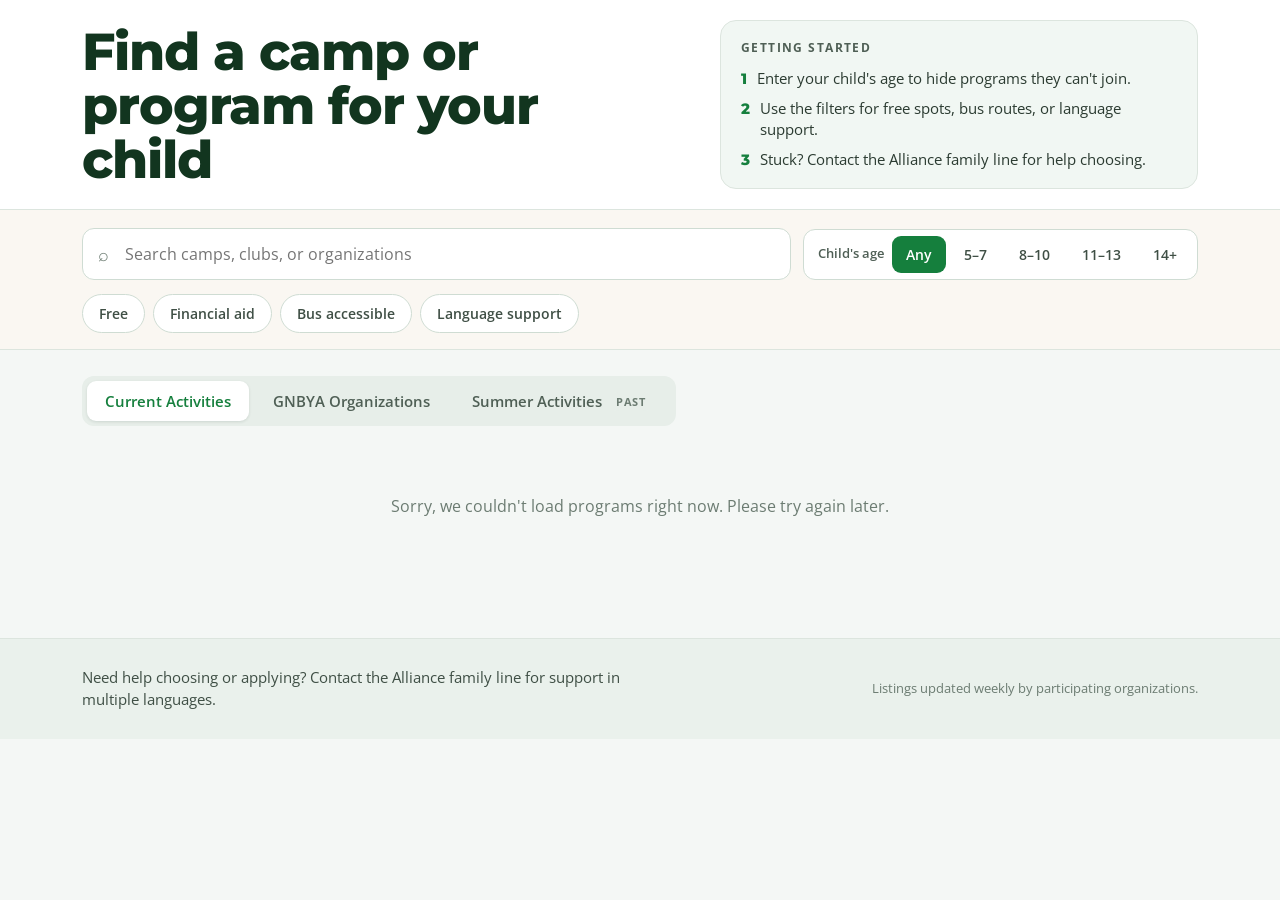
==== index.html @ f785e0c4 "Free the top of the screen: no logo, tighter heading, filters in a sheet Three changes to the part o" ====
<!DOCTYPE html>
<html lang="en">
<head>
  <meta charset="UTF-8">
  <meta name="viewport" content="width=device-width, initial-scale=1.0">
  <title>GNBYA Activities Guide</title>
  <link rel="preconnect" href="https://fonts.googleapis.com">
  <link rel="preconnect" href="https://fonts.gstatic.com" crossorigin>
  <link href="https://fonts.googleapis.com/css2?family=Montserrat:wght@600;700;800&family=Open+Sans:wght@400;500;600;700&display=swap" rel="stylesheet">
  <link rel="stylesheet" href="css/style.css">
</head>
<body>

  <!-- ============ Header ============ -->
  <header class="site-header">
    <div class="container header-grid">
      <div class="header-left">
        <h1 class="page-title">Find a camp or program for your child</h1>
      </div>

      <aside class="getting-started">
        <p class="gs-label">Getting started</p>
        <ol class="gs-list">
          <li><span class="gs-num">1</span><span>Enter your child's age to hide programs they can't join.</span></li>
          <li><span class="gs-num">2</span><span>Use the filters for free spots, bus routes, or language support.</span></li>
          <li><span class="gs-num">3</span><span>Stuck? Contact the Alliance family line for help choosing.</span></li>
        </ol>
      </aside>
    </div>
  </header>

  <!-- ============ Sticky filter bar ============ -->
  <div class="filter-bar">
    <!-- Dimmer for the mobile filter sheet. It has to live inside .filter-bar:
         the bar carries z-index:20, which makes it a stacking context, so a
         backdrop outside it paints over the sheet no matter how high the
         sheet's own z-index goes. In here the two stack against each other. -->
    <div class="sheet-backdrop" id="sheet-backdrop"></div>

    <div class="container filter-inner">
      <div class="filter-row">
        <div class="search-wrap">
          <span class="search-icon" aria-hidden="true">⌕</span>
          <input type="search" id="search-input" class="search-input"
                 placeholder="Search camps, clubs, or organizations" aria-label="Search">
        </div>
        <button type="button" id="filters-toggle" class="filters-toggle" aria-expanded="false" aria-controls="filter-sheet">
          Filters<span class="filters-count" id="filters-count"></span><span class="facet-caret" aria-hidden="true">▾</span>
        </button>
        <div class="age-group">
          <span class="age-label">Child's age</span>
          <div class="age-chips" id="age-chips" role="group" aria-label="Filter by age"></div>
        </div>
      </div>

      <!-- Below 760px this becomes a bottom sheet over the results; above it,
           display:contents dissolves the wrapper and these rows sit in the bar
           exactly as they always have. Same elements either way, so nothing
           is duplicated and every listener stays wired. -->
      <div class="filter-sheet" id="filter-sheet">
        <div class="sheet-head">
          <span class="sheet-grab" aria-hidden="true"></span>
          <p class="sheet-title">Filters</p>
          <button type="button" class="sheet-close" id="sheet-close" aria-label="Close filters">&times;</button>
        </div>

        <div class="sheet-body">
          <!-- Type of activity comes before the refinements: a parent picks what
               they're looking for, then narrows it. -->
          <div class="filter-row chip-row" id="category-chips" aria-label="Filter by type of activity" hidden></div>

          <div class="filter-row filter-row-toggles">
            <div class="toggle-row" id="toggle-row" role="group" aria-label="Quick filters"></div>
            <!-- Calendar picker; hidden on tabs whose listings have no dates. -->
            <div class="facet-row date-filter" id="date-filter" role="group" aria-label="Filter by date" hidden></div>
            <div class="facet-row" id="facet-menus" role="group" aria-label="More filters" hidden></div>
            <button type="button" id="clear-all" class="clear-all" hidden>Clear all</button>
          </div>
        </div>

        <div class="sheet-foot">
          <button type="button" class="sheet-clear" id="sheet-clear">Clear all</button>
          <button type="button" class="sheet-apply" id="sheet-apply">Show <span id="sheet-count">results</span></button>
        </div>
      </div>
    </div>
  </div>

  <!-- ============ Results ============ -->
  <main class="container results">
    <div class="results-toolbar">
      <div class="segmented" id="tabs" role="tablist" aria-label="Directory sections"></div>
      <div class="result-count" id="result-count" aria-live="polite"></div>
    </div>

    <!-- Shown only on the Summer tab out of season. Summer listings stay
         published year-round so families can see what a summer normally
         offers, so the tab says plainly that these have already run. -->
    <div class="archive-note" id="archive-note" hidden>
      <div class="archive-note-body">
        <p class="archive-note-label"><span id="archive-season">Summer</span> · finished</p>
        <p class="archive-note-text">These programs have already run. They stay here so you can see what each organization usually offers and ask about next summer — most open registration in the spring.</p>
      </div>
      <button type="button" class="archive-note-link" id="archive-note-link">See what&rsquo;s running now &rarr;</button>
    </div>

    <div class="card-grid" id="card-grid">
      <p class="loading">Loading…</p>
    </div>

    <div class="empty-state" id="empty-state" hidden>
      <p class="empty-title">No matches for those filters</p>
      <p class="empty-help">Try widening the age range or clearing a filter.</p>
      <button type="button" id="empty-clear" class="clear-all-btn">Clear all filters</button>
    </div>
  </main>

  <!-- ============ Footer ============ -->
  <footer class="site-footer">
    <div class="container footer-inner">
      <div class="footer-help">Need help choosing or applying? Contact the Alliance family line for support in multiple languages.</div>
      <div class="footer-actions">
        <!-- Shown only once SUGGEST_FORM_URL is set in js/data.js. -->
        <a class="suggest-link" id="suggest-link" target="_blank" rel="noopener" hidden>Know a program we're missing? Tell us →</a>
        <div class="footer-meta">Listings updated weekly by participating organizations.</div>
      </div>
    </div>
  </footer>

  <script src="js/csv.js" defer></script>
  <script src="js/data.js" defer></script>
  <script src="js/app.js" defer></script>
</body>
</html>
---- css/style.css ----
/* GNBYA Activities Guide — parent-facing redesign.
   Tokens taken directly from docs/redesign-for-family-help-webpage design handoff. */
:root {
  /* Brand greens */
  --green: #157F3D;
  --green-dark: #0E6430;
  --ink-green: #12351F;
  /* Harbor blue accent (links, info badges) */
  --blue: #1B6FA8;
  --blue-hover: #14547E;
  /* Neutrals */
  --page: #F4F7F5;
  --surface: #FFFFFF;
  --subtle: #F1F7F3;
  --subtle-2: #F8FBF9;
  --footer-bg: #EAF1EC;
  --border: #DCE5DE;
  --border-2: #CFDCD3;
  --hairline: #E4EBE6;
  --divider: #E7EEE9;
  /* Text */
  --text: #1C2B21;
  --text-2: #3F4F45;
  --muted: #4F5F55;
  --faint: #6C7C72;
}

* { box-sizing: border-box; }

/* Our layout rules (.filter-row{display:flex} etc.) are author styles and would
   otherwise beat the browser's [hidden]{display:none}, leaving "hidden" rows
   rendering as empty strips. */
[hidden] { display: none !important; }

body {
  margin: 0;
  background: var(--page);
  font-family: "Open Sans", system-ui, -apple-system, "Segoe UI", Roboto, sans-serif;
  color: var(--text);
  line-height: 1.5;
  -webkit-font-smoothing: antialiased;
}

a { color: var(--blue); text-decoration: none; }
a:hover { color: var(--blue-hover); text-decoration: underline; }
input, button, select { font-family: inherit; }

/* Horizontal-only padding so vertical spacing is set per-region */
.container {
  max-width: 1180px;
  margin: 0 auto;
  padding-left: 32px;
  padding-right: 32px;
}

/* ---------------- Header ---------------- */
.site-header {
  background: var(--surface);
  border-bottom: 1px solid var(--border);
}

/* The title column used to hold a 96px logo, which gave it enough height to
   sit level with the Getting started card. Without one, a two-line heading
   left ~160px of empty column: 82px above it and 78px below. The heading now
   scales up to fill the column instead, and the row's own padding does the
   spacing so nothing floats in the middle of dead space. */
.header-grid {
  display: grid;
  grid-template-columns: minmax(0, 1.25fr) minmax(300px, 1fr);
  gap: 40px;
  align-items: center;
  padding-top: 20px;
  padding-bottom: 20px;
}

.header-left {
  display: flex;
  gap: 22px;
  align-items: center;
}

.page-title {
  margin: 0;
  font-family: "Montserrat", sans-serif;
  font-weight: 800;
  /* Scales with the column so the heading fills it rather than floating in
     it; clamp keeps it off the two extremes at very narrow and very wide. */
  font-size: clamp(34px, 4.1vw, 54px);
  line-height: 1.03;
  letter-spacing: -0.02em;
  color: var(--ink-green);
}

.getting-started {
  background: var(--subtle);
  border: 1px solid var(--border);
  border-radius: 16px;
  padding: 18px 20px;
}

.gs-label {
  margin: 0 0 12px;
  font-size: 12px;
  letter-spacing: 0.12em;
  text-transform: uppercase;
  font-weight: 700;
  color: var(--muted);
}

.gs-list {
  list-style: none;
  margin: 0;
  padding: 0;
  display: flex;
  flex-direction: column;
  gap: 10px;
  font-size: 14.5px;
  line-height: 1.4;
  color: #2B3B31;
}

.gs-list li { display: flex; gap: 10px; align-items: baseline; }
.gs-num { font-family: "Montserrat", sans-serif; font-weight: 800; color: var(--green); }

/* ---------------- Filter sheet ----------------
   Above 760px there is no sheet: display:contents removes BOTH wrapper boxes
   so .chip-row and .filter-row-toggles stay direct children of .filter-inner
   and inherit its 14px column gap, exactly as before this existed. Leaving
   .sheet-body a block costs that gap and shortens the bar. The head, foot and
   backdrop only mean anything once the media query turns it into a real
   sheet. */
.filter-sheet,
.sheet-body { display: contents; }
.sheet-head,
.sheet-foot,
.sheet-backdrop { display: none; }

/* ---------------- Filter bar ---------------- */
.filter-bar {
  position: sticky;
  top: 0;
  z-index: 20;
  background: rgba(250, 247, 242, 0.94);
  backdrop-filter: blur(8px);
  -webkit-backdrop-filter: blur(8px);
  border-bottom: 1px solid var(--border);
}

.filter-inner {
  padding-top: 18px;
  padding-bottom: 16px;
  display: flex;
  flex-direction: column;
  gap: 14px;
}

.filter-row {
  display: flex;
  flex-wrap: wrap;
  gap: 12px;
  align-items: center;
}

.filter-row-toggles { justify-content: flex-start; }

.search-wrap { position: relative; flex: 1 1 300px; min-width: 260px; }

.search-icon {
  position: absolute;
  left: 16px;
  top: 50%;
  transform: translateY(-50%);
  font-size: 18px;
  color: var(--faint);
  pointer-events: none;
}

.search-input {
  width: 100%;
  padding: 14px 16px 14px 42px;
  border: 1.5px solid var(--border-2);
  border-radius: 12px;
  background: var(--surface);
  font-size: 16px;
  color: var(--text);
  outline: none;
}
.search-input:focus { border-color: var(--green); }

/* Mobile-only "Filters" disclosure button (revealed in the mobile media query) */
.filters-toggle {
  display: none;
  align-items: center;
  gap: 5px;
  flex: none;
  border-radius: 12px;
  font-size: 15px;
  font-weight: 600;
  padding: 13px 16px;
  cursor: pointer;
  background: var(--surface);
  color: var(--text-2);
  border: 1.5px solid var(--border-2);
}
.filters-toggle.has-active { border-color: var(--green); color: var(--green); }
.filters-count { font-weight: 700; }

.age-group {
  display: flex;
  align-items: center;
  gap: 8px;
  background: var(--surface);
  border: 1.5px solid var(--border-2);
  border-radius: 12px;
  padding: 6px 6px 6px 14px;
}

.age-label { font-size: 13px; font-weight: 600; color: var(--muted); white-space: nowrap; }
.age-chips { display: flex; gap: 4px; flex-wrap: wrap; }

.age-chip {
  border: none;
  background: transparent;
  color: var(--text-2);
  border-radius: 9px;
  font-size: 14px;
  font-weight: 600;
  padding: 9px 14px;
  cursor: pointer;
  transition: all 0.12s;
}
.age-chip:hover:not(.active) { background: rgba(21, 127, 61, 0.08); }
.age-chip.active { background: var(--green); color: #fff; }

.toggle-row { display: flex; flex-wrap: wrap; gap: 8px; align-items: center; }

.toggle-pill {
  border-radius: 999px;
  font-size: 14px;
  font-weight: 600;
  padding: 9px 16px;
  cursor: pointer;
  background: var(--surface);
  color: var(--text-2);
  border: 1.5px solid var(--border-2);
  transition: all 0.12s;
}
.toggle-pill:hover:not(.active) { border-color: var(--green); color: var(--green); }
.toggle-pill.active { background: var(--green); color: #fff; border-color: var(--green); }

.clear-all {
  margin-left: auto;
  background: none;
  border: none;
  color: var(--blue);
  font-size: 14px;
  font-weight: 600;
  cursor: pointer;
  text-decoration: underline;
  padding: 8px 4px;
  white-space: nowrap;
}

/* Organizations tab: multi-select facet dropdowns */
.facet-row {
  display: flex;
  flex-wrap: wrap;
  gap: 8px;
  align-items: center;
}

.facet { position: relative; }

.facet-btn {
  display: inline-flex;
  align-items: center;
  gap: 4px;
  border-radius: 999px;
  font-size: 14px;
  font-weight: 600;
  padding: 9px 14px;
  cursor: pointer;
  background: var(--surface);
  color: var(--text-2);
  border: 1.5px solid var(--border-2);
  transition: all 0.12s;
  white-space: nowrap;
}
.facet-btn:hover:not(.active) { border-color: var(--green); color: var(--green); }
.facet-btn.active { background: var(--green); color: #fff; border-color: var(--green); }
.facet-caret { font-size: 11px; }
.facet-count { font-weight: 700; }

.facet-menu {
  position: absolute;
  top: calc(100% + 6px);
  left: 0;
  z-index: 40;
  min-width: 220px;
  max-width: min(340px, calc(100vw - 40px));
  max-height: 320px;
  overflow-y: auto;
  background: var(--surface);
  border: 1.5px solid var(--border-2);
  border-radius: 12px;
  box-shadow: 0 8px 24px rgba(22, 48, 43, 0.16);
  padding: 6px;
}
.facet-menu.align-right { left: auto; right: 0; }

.facet-option {
  display: flex;
  align-items: flex-start;
  gap: 8px;
  padding: 7px 8px;
  font-size: 14px;
  color: var(--text);
  line-height: 1.3;
  border-radius: 8px;
  cursor: pointer;
}
.facet-option:hover { background: rgba(21, 127, 61, 0.08); }
.facet-option input {
  margin-top: 2px;
  flex: none;
  accent-color: var(--green);
}

/* ---- Calendar date filter ---------------------------------------------
   Reuses .facet / .facet-btn / .facet-menu so it reads as one of the filter
   controls rather than a widget bolted on. */
.cal-menu {
  min-width: 268px;
  padding: 10px;
  overflow: visible;      /* the month grid sizes itself; no inner scrollbar */
  max-height: none;
}

.cal-head {
  display: flex;
  align-items: center;
  justify-content: space-between;
  margin-bottom: 8px;
}
.cal-title {
  font-family: "Montserrat", sans-serif;
  font-weight: 700;
  font-size: 14px;
  color: var(--text);
}
.cal-nav {
  width: 28px;
  height: 28px;
  border-radius: 8px;
  border: 1.5px solid var(--border-2);
  background: var(--surface);
  color: var(--text-2);
  font-size: 15px;
  line-height: 1;
  cursor: pointer;
}
.cal-nav:hover:not(:disabled) { border-color: var(--green); color: var(--green); }
.cal-nav:disabled { opacity: 0.35; cursor: default; }

.cal-grid {
  display: grid;
  grid-template-columns: repeat(7, 1fr);
  gap: 2px;
}
.cal-dow span {
  text-align: center;
  font-size: 11px;
  font-weight: 700;
  color: var(--text-2);
  padding-bottom: 4px;
}

.cal-day {
  aspect-ratio: 1;
  min-height: 32px;
  border: none;
  border-radius: 8px;
  background: transparent;
  color: var(--text);
  font-size: 13px;
  font-weight: 600;
  cursor: pointer;
}
.cal-day.blank { cursor: default; }
/* Exclude the selected ends: the cursor naturally rests on the day just
   clicked, and a plain :hover rule outranks .cal-start/.cal-end on specificity,
   which made the end of the range look unselected. */
.cal-day:hover:not(.blank):not(.cal-start):not(.cal-end) {
  background: rgba(21, 127, 61, 0.12);
}
/* Days no listing covers stay clickable — undated programs may still match —
   but shouldn't read as equally full. */
.cal-day.cal-none { color: var(--text-2); opacity: 0.4; font-weight: 400; }
.cal-day.cal-mid { background: rgba(21, 127, 61, 0.14); border-radius: 0; }
.cal-day.cal-start,
.cal-day.cal-end {
  background: var(--green);
  color: #fff;
  opacity: 1;
  font-weight: 700;
}

.cal-foot {
  display: flex;
  align-items: center;
  justify-content: space-between;
  gap: 8px;
  margin-top: 10px;
  padding-top: 8px;
  border-top: 1px solid var(--border);
}
.cal-hint {
  font-size: 11.5px;
  color: var(--text-2);
  line-height: 1.3;
}
.cal-clear {
  flex: none;
  border: none;
  background: none;
  color: var(--green);
  font-size: 12.5px;
  font-weight: 700;
  cursor: pointer;
  padding: 2px 4px;
}
.cal-clear:disabled { color: var(--text-2); opacity: 0.5; cursor: default; }

/* Category chip row (kept from the previous categorization feature) */
.chip-row {
  border-top: 1px solid var(--border);
  padding-top: 12px;
}
/* Shared group label for the chip row and the facet ("More filters") row */
.chip-label {
  font-size: 12px;
  font-weight: 700;
  letter-spacing: 0.06em;
  text-transform: uppercase;
  color: var(--faint);
  margin-right: 2px;
}

.cat-chip {
  border-radius: 999px;
  font-size: 13.5px;
  font-weight: 600;
  padding: 7px 13px;
  cursor: pointer;
  background: var(--surface);
  color: var(--text-2);
  border: 1.5px solid var(--border-2);
  transition: all 0.12s;
}
.cat-chip:hover:not(.active) { border-color: var(--green); color: var(--green); }
.cat-chip.active { background: var(--green); color: #fff; border-color: var(--green); }

/* ---------------- Results toolbar ---------------- */
.results { padding-top: 26px; padding-bottom: 72px; }

.results-toolbar {
  display: flex;
  flex-wrap: wrap;
  gap: 16px;
  align-items: center;
  justify-content: space-between;
  margin-bottom: 20px;
}

.segmented {
  display: flex;
  gap: 6px;
  background: var(--divider);
  padding: 5px;
  border-radius: 12px;
}

.seg-tab {
  border: none;
  cursor: pointer;
  font-size: 15px;
  font-weight: 600;
  padding: 10px 18px;
  border-radius: 9px;
  background: transparent;
  color: var(--muted);
  transition: all 0.12s;
}
.seg-tab.active {
  background: var(--surface);
  color: var(--green);
  box-shadow: 0 1px 3px rgba(22, 48, 43, 0.12);
}

/* "Past" on the Summer tab out of season, so the archive reads as one even
   before a parent clicks into it. */
.seg-tab-tag {
  margin-left: 7px;
  padding: 2px 7px;
  border-radius: 999px;
  background: var(--divider);
  color: var(--faint);
  font-size: 11px;
  font-weight: 700;
  letter-spacing: 0.06em;
  text-transform: uppercase;
  vertical-align: 1px;
}
.seg-tab.active .seg-tab-tag { background: var(--subtle); }

.result-count { font-size: 15px; color: var(--muted); font-weight: 500; }

.loading { grid-column: 1 / -1; color: var(--faint); padding: 2rem 0; text-align: center; }

/* ---------------- Archive notice (Summer tab, out of season) ---------------- */
.archive-note {
  display: flex;
  flex-wrap: wrap;
  align-items: center;
  justify-content: space-between;
  gap: 16px;
  background: var(--subtle-2);
  border: 1px solid var(--border);
  border-left: 4px solid var(--border-2);
  border-radius: 14px;
  padding: 16px 20px;
  margin-bottom: 20px;
}

.archive-note-body { min-width: 0; flex: 1 1 320px; }

.archive-note-label {
  margin: 0 0 4px;
  font-size: 12px;
  letter-spacing: 0.12em;
  text-transform: uppercase;
  font-weight: 700;
  color: var(--faint);
}

.archive-note-text { margin: 0; color: var(--muted); font-size: 15px; }

.archive-note-link {
  flex: 0 0 auto;
  background: var(--surface);
  border: 1px solid var(--border-2);
  border-radius: 10px;
  color: var(--green);
  font-family: inherit;
  font-size: 15px;
  font-weight: 600;
  padding: 10px 18px;
  cursor: pointer;
  transition: all 0.12s;
}
.archive-note-link:hover { background: var(--subtle); border-color: var(--green); }

/* ---------------- Card grid + cards ---------------- */
.card-grid {
  display: grid;
  grid-template-columns: repeat(auto-fill, minmax(min(100%, 345px), 1fr));
  gap: 18px;
}

.card {
  background: var(--surface);
  border: 1px solid var(--border);
  border-radius: 18px;
  padding: 22px 22px 18px;
  display: flex;
  flex-direction: column;
  gap: 14px;
  box-shadow: 0 1px 2px rgba(22, 48, 43, 0.04);
  transition: box-shadow 0.15s ease, border-color 0.15s ease;
  overflow-wrap: break-word;
}
.card:hover {
  box-shadow: 0 8px 24px rgba(22, 48, 43, 0.10);
  border-color: #D2C8B8;
}

/* Listing a parent can't act on today — finished, or full: sorted to the bottom
   of its tab and visibly muted rather than removed. Still worth reading, since
   a full program may have a waitlist or run again next season. */
.card-past {
  opacity: 0.55;
  filter: grayscale(70%);
}
.card-past:hover {
  opacity: 0.8;
}

.card-top {
  display: flex;
  align-items: flex-start;
  justify-content: space-between;
  gap: 12px;
}

.card-org {
  font-size: 12px;
  letter-spacing: 0.08em;
  text-transform: uppercase;
  font-weight: 700;
  color: var(--faint);
  margin: 0 0 5px;
}

.card-title {
  margin: 0;
  font-family: "Montserrat", sans-serif;
  font-size: 23px;
  line-height: 1.15;
  font-weight: 700;
  letter-spacing: -0.01em;
  color: var(--text);
}

/* 2×2 fact grid — 1px gaps over a hairline background read as dividers */
.fact-grid {
  display: grid;
  grid-template-columns: 1fr 1fr;
  gap: 1px;
  background: var(--hairline);
  border: 1px solid var(--hairline);
  border-radius: 12px;
  overflow: hidden;
}

.fact-cell { background: var(--subtle-2); padding: 11px 13px; }

.fact-label {
  font-size: 11px;
  letter-spacing: 0.09em;
  text-transform: uppercase;
  font-weight: 700;
  color: var(--faint);
}

.fact-value {
  font-size: 14px;
  font-weight: 600;
  margin-top: 3px;
  line-height: 1.3;
  color: var(--text);
}
.fact-value.big {
  font-family: "Montserrat", sans-serif;
  font-size: 19px;
  font-weight: 700;
  margin-top: 2px;
}
.fact-value.cost-free { color: var(--green-dark); }

.badge-row { display: flex; gap: 7px; flex-wrap: wrap; }

.badge {
  font-size: 12.5px;
  font-weight: 600;
  padding: 5px 10px;
  border-radius: 8px;
}
.badge-info { background: #E3F0F8; color: var(--blue); }
.badge-plain { background: var(--footer-bg); color: var(--text-2); }

.tag-row { display: flex; flex-wrap: wrap; gap: 6px; }

.category-tag {
  font-size: 12px;
  font-weight: 600;
  color: var(--muted);
  border: 1px solid var(--border);
  border-radius: 999px;
  padding: 3px 10px;
  background: var(--surface);
}

.card-desc {
  margin: 0;
  font-size: 14.5px;
  line-height: 1.55;
  color: var(--text-2);
}

/* Collapsible description (org cards): clamp to a short preview, expand on click */
.desc-block { display: flex; flex-direction: column; gap: 4px; }

.card-desc.clampable {
  display: -webkit-box;
  -webkit-line-clamp: 2;
  line-clamp: 2;
  -webkit-box-orient: vertical;
  overflow: hidden;
}
.card-desc.clampable.expanded {
  display: block;
  -webkit-line-clamp: unset;
  line-clamp: unset;
  overflow: visible;
}

.see-more-btn {
  align-self: flex-start;
  background: none;
  border: none;
  padding: 0;
  color: var(--blue);
  font-size: 13.5px;
  font-weight: 600;
  cursor: pointer;
}
.see-more-btn:hover { text-decoration: underline; }

.card-address {
  display: flex;
  align-items: flex-start;
  gap: 8px;
  font-size: 13.5px;
  color: var(--muted);
  line-height: 1.4;
}
.address-marker { color: var(--blue); }

.card-footer {
  margin-top: auto;
  padding-top: 14px;
  border-top: 1px solid var(--divider);
  display: flex;
  align-items: center;
  justify-content: space-between;
  gap: 12px;
}

.card-contact { font-size: 13px; color: var(--faint); line-height: 1.35; min-width: 0; }

.card-action {
  flex: none;
  background: var(--green);
  color: #fff;
  font-size: 14px;
  font-weight: 600;
  padding: 10px 16px;
  border-radius: 10px;
  white-space: nowrap;
}
.card-action:hover { background: var(--green-dark); color: #fff; text-decoration: none; }

/* ---------------- Empty state ---------------- */
.empty-state {
  text-align: center;
  padding: 64px 20px;
  border: 1.5px dashed var(--border-2);
  border-radius: 18px;
  background: var(--surface);
}
.empty-title {
  margin: 0 0 8px;
  font-family: "Montserrat", sans-serif;
  font-size: 22px;
  font-weight: 700;
  color: var(--text);
}
.empty-help { margin: 0 0 18px; color: var(--muted); font-size: 15px; }

.clear-all-btn {
  background: var(--green);
  color: #fff;
  border: none;
  font-size: 15px;
  font-weight: 600;
  padding: 12px 22px;
  border-radius: 10px;
  cursor: pointer;
}
.clear-all-btn:hover { background: var(--green-dark); }

/* ---------------- Footer ---------------- */
.site-footer { border-top: 1px solid var(--border); background: var(--footer-bg); }
.footer-inner {
  padding-top: 28px;
  padding-bottom: 28px;
  display: flex;
  flex-wrap: wrap;
  gap: 18px;
  justify-content: space-between;
  align-items: center;
}
.footer-help { font-size: 14.5px; color: var(--text-2); max-width: 560px; line-height: 1.5; }
.footer-meta { font-size: 13px; color: var(--faint); }

.footer-actions {
  display: flex;
  flex-direction: column;
  align-items: flex-end;
  gap: 10px;
}
.footer-actions .footer-meta { text-align: right; }

.suggest-link {
  background: var(--surface);
  border: 1.5px solid var(--green);
  color: var(--green);
  font-size: 14px;
  font-weight: 600;
  padding: 10px 16px;
  border-radius: 10px;
  white-space: nowrap;
}
.suggest-link:hover { background: var(--green); color: #fff; text-decoration: none; }

@media (max-width: 600px) {
  .footer-actions { align-items: flex-start; }
  .footer-actions .footer-meta { text-align: left; }
  .suggest-link { white-space: normal; }
}

/* ---------------- Focus ring ---------------- */
a:focus-visible,
button:focus-visible,
input:focus-visible {
  outline: 2px solid var(--green);
  outline-offset: 2px;
}

/* ---------------- Responsive ---------------- */
@media (max-width: 860px) {
  /* Stacked: the row padding already spaces the card off the filter bar, and
     the heading now spans the full width, so it scales against that instead of
     against the narrower two-column slot. */
  .header-grid { grid-template-columns: 1fr; gap: 18px; }
  .page-title { font-size: clamp(30px, 5.4vw, 44px); }
}

@media (max-width: 600px) {
  .container { padding-left: 20px; padding-right: 20px; }
  .results-toolbar { align-items: stretch; }
  .archive-note { padding: 14px 16px; }
  .archive-note-link { width: 100%; }
  .segmented { width: 100%; }
  /* min-width:0 lets a tab shrink below its text and wrap. Without it the
     three labels plus the Past pill add up to 408px inside a 335px strip and
     push the whole page into a sideways scroll. */
  .seg-tab { flex: 1; min-width: 0; padding: 10px 12px; }
  /* Its own line inside the tab. Beside the label it is an inline box that
     cannot wrap, so at 320px it hung past the viewport and took the page with
     it. Stacked, it is always inside the tab it belongs to. */
  .seg-tab-tag { display: block; width: fit-content; margin: 4px auto 0; padding: 2px 6px; }
}

/* Below ~760px the refinements leave the sticky bar entirely and open as a
   bottom sheet over the results. They used to expand inside the bar, which
   pinned 659px of controls — essentially a whole phone screen — to the top and
   kept them there while you scrolled. The sticky bar is now one row at every
   moment, open or closed.

   Search and age stay in the bar rather than moving into the sheet. Age is the
   filter parents need most, and the earlier feedback was that people missed
   filters they could not see, so it goes on costing a second row. */
@media (max-width: 760px) {
  .filters-toggle { display: inline-flex; }
  .filters-toggle[aria-expanded="true"] { background: var(--green); color: #fff; border-color: var(--green); }

  .search-wrap { flex: 1 1 180px; min-width: 0; }
  .filter-inner { padding-top: 12px; padding-bottom: 12px; gap: 12px; }

  /* backdrop-filter makes an element the containing block for fixed-position
     descendants, which would trap the sheet inside the bar. The blur earns
     nothing at phone size, so drop it and make the bar opaque instead. */
  .filter-bar {
    background: #FAF7F2;
    backdrop-filter: none;
    -webkit-backdrop-filter: none;
  }

  .filter-sheet {
    display: flex;
    flex-direction: column;
    position: fixed;
    left: 0;
    right: 0;
    bottom: 0;
    z-index: 60;
    max-height: 82vh;
    background: var(--surface);
    border-radius: 20px 20px 0 0;
    box-shadow: 0 -8px 40px rgba(22, 48, 43, 0.22);
    transform: translateY(101%);
    visibility: hidden;
    /* visibility flips at the END of the slide out (so the sheet is not
       focusable once gone) but IMMEDIATELY on the way in — a duration here
       instead of a delay leaves it computed-hidden for the whole animation,
       and focus() on a hidden element silently does nothing. */
    transition: transform 0.24s ease, visibility 0s linear 0.24s;
  }
  .filter-sheet.open {
    transform: translateY(0);
    visibility: visible;
    transition: transform 0.24s ease, visibility 0s;
  }

  .sheet-head {
    display: flex;
    align-items: center;
    justify-content: space-between;
    position: relative;
    flex: none;
    padding: 20px 20px 12px;
    border-bottom: 1px solid var(--hairline);
  }

  .sheet-grab {
    position: absolute;
    top: 8px;
    left: 50%;
    transform: translateX(-50%);
    width: 38px;
    height: 4px;
    border-radius: 999px;
    background: var(--border-2);
  }

  .sheet-title {
    margin: 0;
    font-family: "Montserrat", sans-serif;
    font-size: 18px;
    font-weight: 700;
    color: var(--text);
  }

  .sheet-close {
    border: none;
    background: none;
    font-size: 28px;
    line-height: 1;
    padding: 0 4px;
    cursor: pointer;
    color: var(--faint);
  }

  .sheet-body {
    flex: 1 1 auto;
    display: flex;
    flex-direction: column;
    gap: 14px;
    padding: 16px 20px;
    overflow-y: auto;
    overscroll-behavior: contain;
    -webkit-overflow-scrolling: touch;
  }

  .sheet-foot {
    display: flex;
    align-items: center;
    gap: 12px;
    flex: none;
    padding: 12px 20px;
    padding-bottom: calc(12px + env(safe-area-inset-bottom));
    border-top: 1px solid var(--hairline);
    background: var(--surface);
  }

  .sheet-clear {
    flex: none;
    background: none;
    border: 1.5px solid var(--border-2);
    border-radius: 12px;
    color: var(--muted);
    font-family: inherit;
    font-size: 15px;
    font-weight: 600;
    padding: 13px 16px;
    cursor: pointer;
  }
  .sheet-clear:disabled { opacity: 0.45; cursor: default; }

  .sheet-apply {
    flex: 1 1 auto;
    background: var(--green);
    border: 1.5px solid var(--green);
    border-radius: 12px;
    color: #fff;
    font-family: inherit;
    font-size: 16px;
    font-weight: 700;
    padding: 13px 16px;
    cursor: pointer;
  }

  .sheet-backdrop {
    display: block;
    position: fixed;
    inset: 0;
    z-index: 55;
    background: rgba(18, 53, 31, 0.42);
    opacity: 0;
    visibility: hidden;
    transition: opacity 0.24s ease, visibility 0s linear 0.24s;
  }
  .sheet-backdrop.open {
    opacity: 1;
    visibility: visible;
    transition: opacity 0.24s ease, visibility 0s;
  }

  /* The sheet footer carries its own Clear all. */
  #clear-all { display: none; }

  /* Nothing behind the sheet should move while it is open. */
  body.sheet-lock { overflow: hidden; }

  .age-group { width: 100%; flex-wrap: wrap; }
  .age-chips { flex: 1 1 auto; }
  .age-chip { flex: 1 1 auto; text-align: center; }

  .filter-row-toggles { flex-direction: column; align-items: stretch; }
  .toggle-row { width: 100%; }
  .toggle-pill { width: 100%; text-align: center; }
  .clear-all { margin-left: 0; align-self: flex-start; }

  /* Facets become a full-width accordion: an absolutely-positioned dropdown
     would be clipped by the sheet body's own scrolling, so open them inline. */
  .facet-row { flex-direction: column; align-items: stretch; width: 100%; }
  .facet { width: 100%; }
  .facet-btn { width: 100%; justify-content: space-between; }
  .facet-menu {
    position: static;
    width: 100%;
    max-width: none;
    max-height: 260px;
    margin-top: 6px;
    box-shadow: none;
    border-color: var(--border);
  }
}
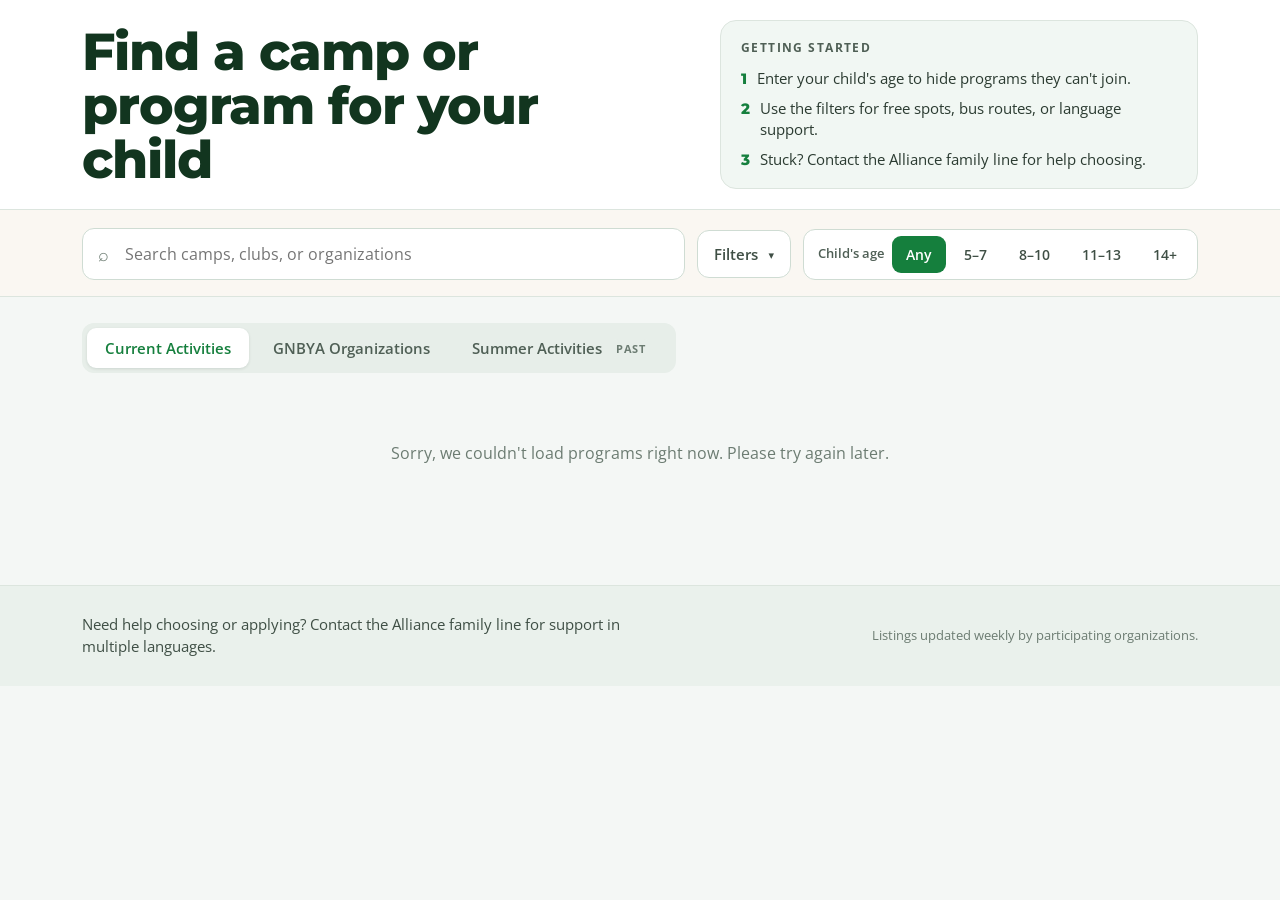
==== commit 1e0e835c: "Open the filters in a sheet at every width, not just on phones The condensed bar is now the only bar" ====
--- a/index.html
+++ b/index.html
@@ -31,12 +31,6 @@
 
   <!-- ============ Sticky filter bar ============ -->
   <div class="filter-bar">
-    <!-- Dimmer for the mobile filter sheet. It has to live inside .filter-bar:
-         the bar carries z-index:20, which makes it a stacking context, so a
-         backdrop outside it paints over the sheet no matter how high the
-         sheet's own z-index goes. In here the two stack against each other. -->
-    <div class="sheet-backdrop" id="sheet-backdrop"></div>
-
     <div class="container filter-inner">
       <div class="filter-row">
         <div class="search-wrap">
@@ -52,37 +46,41 @@
           <div class="age-chips" id="age-chips" role="group" aria-label="Filter by age"></div>
         </div>
       </div>
+    </div>
+  </div>
 
-      <!-- Below 760px this becomes a bottom sheet over the results; above it,
-           display:contents dissolves the wrapper and these rows sit in the bar
-           exactly as they always have. Same elements either way, so nothing
-           is duplicated and every listener stays wired. -->
-      <div class="filter-sheet" id="filter-sheet">
-        <div class="sheet-head">
-          <span class="sheet-grab" aria-hidden="true"></span>
-          <p class="sheet-title">Filters</p>
-          <button type="button" class="sheet-close" id="sheet-close" aria-label="Close filters">&times;</button>
-        </div>
+  <!-- ============ Filter sheet ============
+       Every width opens the refinements here rather than expanding them
+       inside the bar. It sits outside .filter-bar on purpose: the bar carries
+       both z-index:20 and a backdrop-filter, and either one alone would make
+       it the containing block for a fixed-position child and trap the sheet
+       inside the bar. -->
+  <div class="sheet-backdrop" id="sheet-backdrop"></div>
 
-        <div class="sheet-body">
-          <!-- Type of activity comes before the refinements: a parent picks what
-               they're looking for, then narrows it. -->
-          <div class="filter-row chip-row" id="category-chips" aria-label="Filter by type of activity" hidden></div>
+  <div class="filter-sheet" id="filter-sheet">
+    <div class="sheet-head">
+      <span class="sheet-grab" aria-hidden="true"></span>
+      <p class="sheet-title">Filters</p>
+      <button type="button" class="sheet-close" id="sheet-close" aria-label="Close filters">&times;</button>
+    </div>
 
-          <div class="filter-row filter-row-toggles">
-            <div class="toggle-row" id="toggle-row" role="group" aria-label="Quick filters"></div>
-            <!-- Calendar picker; hidden on tabs whose listings have no dates. -->
-            <div class="facet-row date-filter" id="date-filter" role="group" aria-label="Filter by date" hidden></div>
-            <div class="facet-row" id="facet-menus" role="group" aria-label="More filters" hidden></div>
-            <button type="button" id="clear-all" class="clear-all" hidden>Clear all</button>
-          </div>
-        </div>
+    <div class="sheet-body">
+      <!-- Type of activity comes before the refinements: a parent picks what
+           they're looking for, then narrows it. -->
+      <div class="filter-row chip-row" id="category-chips" aria-label="Filter by type of activity" hidden></div>
 
-        <div class="sheet-foot">
-          <button type="button" class="sheet-clear" id="sheet-clear">Clear all</button>
-          <button type="button" class="sheet-apply" id="sheet-apply">Show <span id="sheet-count">results</span></button>
-        </div>
+      <div class="filter-row filter-row-toggles">
+        <div class="toggle-row" id="toggle-row" role="group" aria-label="Quick filters"></div>
+        <!-- Calendar picker; hidden on tabs whose listings have no dates. -->
+        <div class="facet-row date-filter" id="date-filter" role="group" aria-label="Filter by date" hidden></div>
+        <div class="facet-row" id="facet-menus" role="group" aria-label="More filters" hidden></div>
+        <button type="button" id="clear-all" class="clear-all" hidden>Clear all</button>
       </div>
+    </div>
+
+    <div class="sheet-foot">
+      <button type="button" class="sheet-clear" id="sheet-clear">Clear all</button>
+      <button type="button" class="sheet-apply" id="sheet-apply">Show <span id="sheet-count">results</span></button>
     </div>
   </div>
 
--- a/css/style.css
+++ b/css/style.css
@@ -122,19 +122,6 @@
 .gs-list li { display: flex; gap: 10px; align-items: baseline; }
 .gs-num { font-family: "Montserrat", sans-serif; font-weight: 800; color: var(--green); }
 
-/* ---------------- Filter sheet ----------------
-   Above 760px there is no sheet: display:contents removes BOTH wrapper boxes
-   so .chip-row and .filter-row-toggles stay direct children of .filter-inner
-   and inherit its 14px column gap, exactly as before this existed. Leaving
-   .sheet-body a block costs that gap and shortens the bar. The head, foot and
-   backdrop only mean anything once the media query turns it into a real
-   sheet. */
-.filter-sheet,
-.sheet-body { display: contents; }
-.sheet-head,
-.sheet-foot,
-.sheet-backdrop { display: none; }
-
 /* ---------------- Filter bar ---------------- */
 .filter-bar {
   position: sticky;
@@ -187,9 +174,9 @@
 }
 .search-input:focus { border-color: var(--green); }
 
-/* Mobile-only "Filters" disclosure button (revealed in the mobile media query) */
+/* The one way into the refinements, at every width. */
 .filters-toggle {
-  display: none;
+  display: inline-flex;
   align-items: center;
   gap: 5px;
   flex: none;
@@ -203,6 +190,7 @@
   border: 1.5px solid var(--border-2);
 }
 .filters-toggle.has-active { border-color: var(--green); color: var(--green); }
+.filters-toggle[aria-expanded="true"] { background: var(--green); color: #fff; border-color: var(--green); }
 .filters-count { font-weight: 700; }
 
 .age-group {
@@ -852,188 +840,186 @@
   .seg-tab-tag { display: block; width: fit-content; margin: 4px auto 0; padding: 2px 6px; }
 }
 
-/* Below ~760px the refinements leave the sticky bar entirely and open as a
-   bottom sheet over the results. They used to expand inside the bar, which
-   pinned 659px of controls — essentially a whole phone screen — to the top and
-   kept them there while you scrolled. The sticky bar is now one row at every
-   moment, open or closed.
+/* ---------------- Filter sheet ----------------
+   Every width opens the refinements here rather than expanding them inside the
+   sticky bar. Expanding in place pinned 659px of controls to the top of a phone
+   — 96% of the usable screen — and held them there while you scrolled; on a
+   desktop it cost three rows of viewport before the first listing. The bar is
+   one row everywhere now, so the page leads with listings rather than controls.
 
    Search and age stay in the bar rather than moving into the sheet. Age is the
    filter parents need most, and the earlier feedback was that people missed
-   filters they could not see, so it goes on costing a second row. */
+   filters they could not see.
+
+   The markup keeps the sheet outside .filter-bar: the bar carries both
+   z-index:20 and a backdrop-filter, and either one alone would make it the
+   containing block for a fixed-position child and trap the sheet inside it. */
+.filter-sheet {
+  display: flex;
+  flex-direction: column;
+  position: fixed;
+  left: 0;
+  right: 0;
+  bottom: 0;
+  z-index: 60;
+  /* Capped and centred so it reads as a panel on a wide monitor rather than a
+     band stretched across one; narrower than this it is simply full-bleed. */
+  max-width: 620px;
+  margin: 0 auto;
+  max-height: 82vh;
+  background: var(--surface);
+  border-radius: 20px 20px 0 0;
+  box-shadow: 0 -8px 40px rgba(22, 48, 43, 0.22);
+  transform: translateY(101%);
+  visibility: hidden;
+  /* visibility flips at the END of the slide out (so the sheet is not
+     focusable once gone) but IMMEDIATELY on the way in — a duration here
+     instead of a delay leaves it computed-hidden for the whole animation,
+     and focus() on a hidden element silently does nothing. */
+  transition: transform 0.24s ease, visibility 0s linear 0.24s;
+}
+.filter-sheet.open {
+  transform: translateY(0);
+  visibility: visible;
+  transition: transform 0.24s ease, visibility 0s;
+}
+
+.sheet-head {
+  display: flex;
+  align-items: center;
+  justify-content: space-between;
+  position: relative;
+  flex: none;
+  padding: 20px 20px 12px;
+  border-bottom: 1px solid var(--hairline);
+}
+
+.sheet-grab {
+  position: absolute;
+  top: 8px;
+  left: 50%;
+  transform: translateX(-50%);
+  width: 38px;
+  height: 4px;
+  border-radius: 999px;
+  background: var(--border-2);
+}
+
+.sheet-title {
+  margin: 0;
+  font-family: "Montserrat", sans-serif;
+  font-size: 18px;
+  font-weight: 700;
+  color: var(--text);
+}
+
+.sheet-close {
+  border: none;
+  background: none;
+  font-size: 28px;
+  line-height: 1;
+  padding: 0 4px;
+  cursor: pointer;
+  color: var(--faint);
+}
+
+.sheet-body {
+  flex: 1 1 auto;
+  display: flex;
+  flex-direction: column;
+  gap: 14px;
+  padding: 16px 20px;
+  overflow-y: auto;
+  overscroll-behavior: contain;
+  -webkit-overflow-scrolling: touch;
+}
+
+.sheet-foot {
+  display: flex;
+  align-items: center;
+  gap: 12px;
+  flex: none;
+  padding: 12px 20px;
+  padding-bottom: calc(12px + env(safe-area-inset-bottom));
+  border-top: 1px solid var(--hairline);
+  background: var(--surface);
+}
+
+.sheet-clear {
+  flex: none;
+  background: none;
+  border: 1.5px solid var(--border-2);
+  border-radius: 12px;
+  color: var(--muted);
+  font-family: inherit;
+  font-size: 15px;
+  font-weight: 600;
+  padding: 13px 16px;
+  cursor: pointer;
+}
+.sheet-clear:disabled { opacity: 0.45; cursor: default; }
+
+.sheet-apply {
+  flex: 1 1 auto;
+  background: var(--green);
+  border: 1.5px solid var(--green);
+  border-radius: 12px;
+  color: #fff;
+  font-family: inherit;
+  font-size: 16px;
+  font-weight: 700;
+  padding: 13px 16px;
+  cursor: pointer;
+}
+
+.sheet-backdrop {
+  position: fixed;
+  inset: 0;
+  z-index: 55;
+  background: rgba(18, 53, 31, 0.42);
+  opacity: 0;
+  visibility: hidden;
+  transition: opacity 0.24s ease, visibility 0s linear 0.24s;
+}
+.sheet-backdrop.open {
+  opacity: 1;
+  visibility: visible;
+  transition: opacity 0.24s ease, visibility 0s;
+}
+
+/* The sheet footer carries its own Clear all. */
+#clear-all { display: none; }
+
+/* Nothing behind the sheet should move while it is open. */
+body.sheet-lock { overflow: hidden; }
+
+/* Inside the sheet the refinements are one column of full-width rows at every
+   width — the sheet is never wide enough for the old inline arrangement. */
+.filter-row-toggles { flex-direction: column; align-items: stretch; }
+.toggle-row { width: 100%; }
+.toggle-pill { width: 100%; text-align: center; }
+
+/* Facets become a full-width accordion: an absolutely-positioned dropdown
+   would be clipped by the sheet body's own scrolling, so open them inline. */
+.facet-row { flex-direction: column; align-items: stretch; width: 100%; }
+.facet { width: 100%; }
+.facet-btn { width: 100%; justify-content: space-between; }
+.facet-menu {
+  position: static;
+  width: 100%;
+  max-width: none;
+  max-height: 260px;
+  margin-top: 6px;
+  box-shadow: none;
+  border-color: var(--border);
+}
+
+/* Phone trims to the bar itself. The sheet is identical at every size. */
 @media (max-width: 760px) {
-  .filters-toggle { display: inline-flex; }
-  .filters-toggle[aria-expanded="true"] { background: var(--green); color: #fff; border-color: var(--green); }
-
   .search-wrap { flex: 1 1 180px; min-width: 0; }
   .filter-inner { padding-top: 12px; padding-bottom: 12px; gap: 12px; }
-
-  /* backdrop-filter makes an element the containing block for fixed-position
-     descendants, which would trap the sheet inside the bar. The blur earns
-     nothing at phone size, so drop it and make the bar opaque instead. */
-  .filter-bar {
-    background: #FAF7F2;
-    backdrop-filter: none;
-    -webkit-backdrop-filter: none;
-  }
-
-  .filter-sheet {
-    display: flex;
-    flex-direction: column;
-    position: fixed;
-    left: 0;
-    right: 0;
-    bottom: 0;
-    z-index: 60;
-    max-height: 82vh;
-    background: var(--surface);
-    border-radius: 20px 20px 0 0;
-    box-shadow: 0 -8px 40px rgba(22, 48, 43, 0.22);
-    transform: translateY(101%);
-    visibility: hidden;
-    /* visibility flips at the END of the slide out (so the sheet is not
-       focusable once gone) but IMMEDIATELY on the way in — a duration here
-       instead of a delay leaves it computed-hidden for the whole animation,
-       and focus() on a hidden element silently does nothing. */
-    transition: transform 0.24s ease, visibility 0s linear 0.24s;
-  }
-  .filter-sheet.open {
-    transform: translateY(0);
-    visibility: visible;
-    transition: transform 0.24s ease, visibility 0s;
-  }
-
-  .sheet-head {
-    display: flex;
-    align-items: center;
-    justify-content: space-between;
-    position: relative;
-    flex: none;
-    padding: 20px 20px 12px;
-    border-bottom: 1px solid var(--hairline);
-  }
-
-  .sheet-grab {
-    position: absolute;
-    top: 8px;
-    left: 50%;
-    transform: translateX(-50%);
-    width: 38px;
-    height: 4px;
-    border-radius: 999px;
-    background: var(--border-2);
-  }
-
-  .sheet-title {
-    margin: 0;
-    font-family: "Montserrat", sans-serif;
-    font-size: 18px;
-    font-weight: 700;
-    color: var(--text);
-  }
-
-  .sheet-close {
-    border: none;
-    background: none;
-    font-size: 28px;
-    line-height: 1;
-    padding: 0 4px;
-    cursor: pointer;
-    color: var(--faint);
-  }
-
-  .sheet-body {
-    flex: 1 1 auto;
-    display: flex;
-    flex-direction: column;
-    gap: 14px;
-    padding: 16px 20px;
-    overflow-y: auto;
-    overscroll-behavior: contain;
-    -webkit-overflow-scrolling: touch;
-  }
-
-  .sheet-foot {
-    display: flex;
-    align-items: center;
-    gap: 12px;
-    flex: none;
-    padding: 12px 20px;
-    padding-bottom: calc(12px + env(safe-area-inset-bottom));
-    border-top: 1px solid var(--hairline);
-    background: var(--surface);
-  }
-
-  .sheet-clear {
-    flex: none;
-    background: none;
-    border: 1.5px solid var(--border-2);
-    border-radius: 12px;
-    color: var(--muted);
-    font-family: inherit;
-    font-size: 15px;
-    font-weight: 600;
-    padding: 13px 16px;
-    cursor: pointer;
-  }
-  .sheet-clear:disabled { opacity: 0.45; cursor: default; }
-
-  .sheet-apply {
-    flex: 1 1 auto;
-    background: var(--green);
-    border: 1.5px solid var(--green);
-    border-radius: 12px;
-    color: #fff;
-    font-family: inherit;
-    font-size: 16px;
-    font-weight: 700;
-    padding: 13px 16px;
-    cursor: pointer;
-  }
-
-  .sheet-backdrop {
-    display: block;
-    position: fixed;
-    inset: 0;
-    z-index: 55;
-    background: rgba(18, 53, 31, 0.42);
-    opacity: 0;
-    visibility: hidden;
-    transition: opacity 0.24s ease, visibility 0s linear 0.24s;
-  }
-  .sheet-backdrop.open {
-    opacity: 1;
-    visibility: visible;
-    transition: opacity 0.24s ease, visibility 0s;
-  }
-
-  /* The sheet footer carries its own Clear all. */
-  #clear-all { display: none; }
-
-  /* Nothing behind the sheet should move while it is open. */
-  body.sheet-lock { overflow: hidden; }
 
   .age-group { width: 100%; flex-wrap: wrap; }
   .age-chips { flex: 1 1 auto; }
   .age-chip { flex: 1 1 auto; text-align: center; }
-
-  .filter-row-toggles { flex-direction: column; align-items: stretch; }
-  .toggle-row { width: 100%; }
-  .toggle-pill { width: 100%; text-align: center; }
-  .clear-all { margin-left: 0; align-self: flex-start; }
-
-  /* Facets become a full-width accordion: an absolutely-positioned dropdown
-     would be clipped by the sheet body's own scrolling, so open them inline. */
-  .facet-row { flex-direction: column; align-items: stretch; width: 100%; }
-  .facet { width: 100%; }
-  .facet-btn { width: 100%; justify-content: space-between; }
-  .facet-menu {
-    position: static;
-    width: 100%;
-    max-width: none;
-    max-height: 260px;
-    margin-top: 6px;
-    box-shadow: none;
-    border-color: var(--border);
-  }
-}
+}
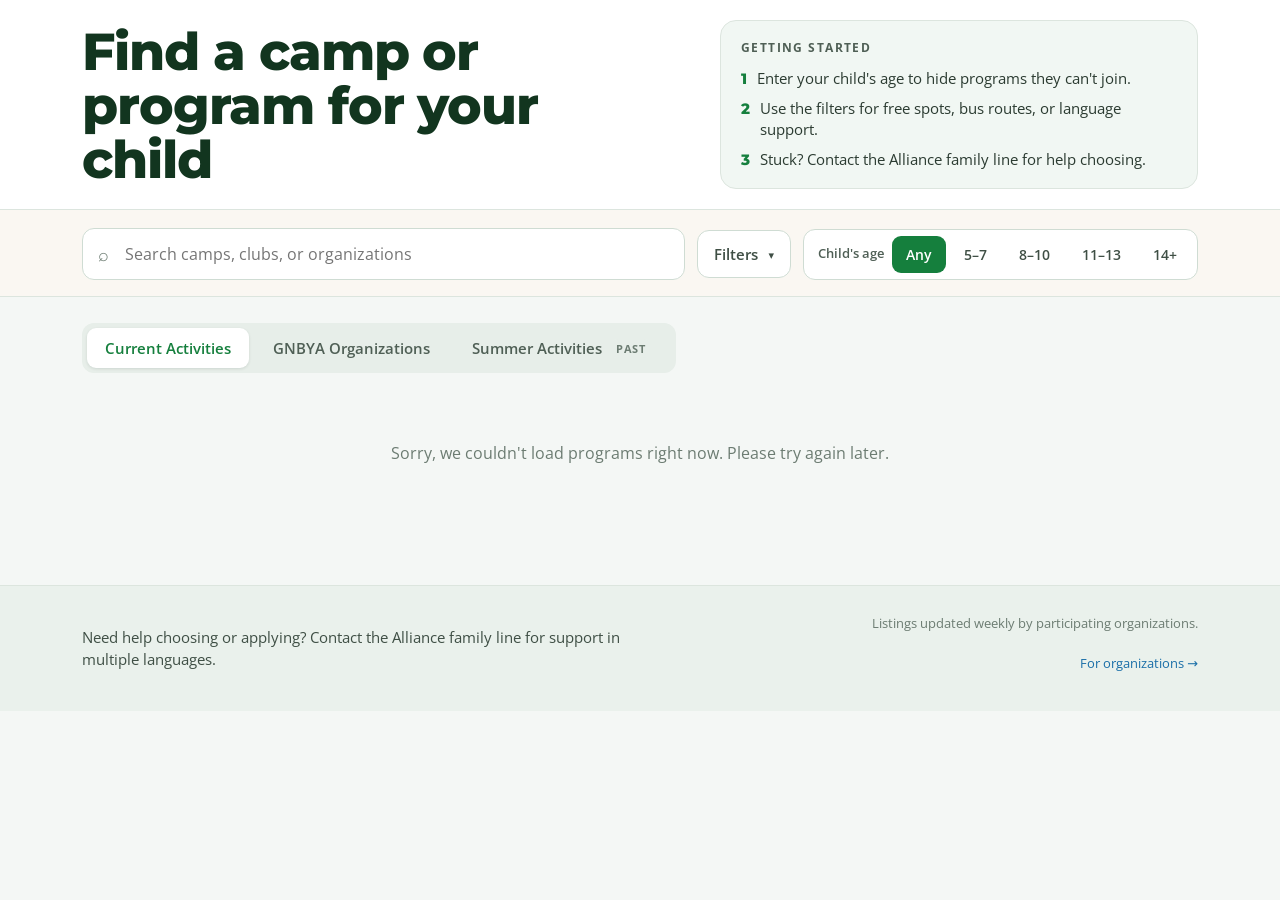
==== commit c90e8ca9: "Add a "For organizations" page Partner organizations had no single place to find the three forms; th" ====
--- a/index.html
+++ b/index.html
@@ -121,6 +121,7 @@
         <!-- Shown only once SUGGEST_FORM_URL is set in js/data.js. -->
         <a class="suggest-link" id="suggest-link" target="_blank" rel="noopener" hidden>Know a program we're missing? Tell us →</a>
         <div class="footer-meta">Listings updated weekly by participating organizations.</div>
+        <a class="footer-partner-link" href="partners.html">For organizations &rarr;</a>
       </div>
     </div>
   </footer>
--- a/css/style.css
+++ b/css/style.css
@@ -566,6 +566,10 @@
   box-shadow: 0 1px 2px rgba(22, 48, 43, 0.04);
   transition: box-shadow 0.15s ease, border-color 0.15s ease;
   overflow-wrap: break-word;
+  /* So .fact-grid can size itself against the card instead of the window. A
+     card is ~300px wide in a 3-up desktop layout and ~290px on a phone, so the
+     window width never told us what we actually needed to know. */
+  container-type: inline-size;
 }
 .card:hover {
   box-shadow: 0 8px 24px rgba(22, 48, 43, 0.10);
@@ -620,6 +624,14 @@
   overflow: hidden;
 }
 
+/* Deliberately left on the default min-width:auto. Forcing min-width:0 here
+   pins both tracks to exactly half the grid and they stop being able to
+   negotiate: Learn to Ride's "$80/week, scholarships available" loses the
+   8px it needs and breaks mid-word as "scholarship|s". Letting one track
+   take the width its longest word needs, and the other give it up, reads
+   better on every real listing -- and when neither can be satisfied the
+   container query further down drops the grid to a single column, so
+   nothing has to be clipped to make room. */
 .fact-cell { background: var(--subtle-2); padding: 11px 13px; }
 
 .fact-label {
@@ -675,7 +687,8 @@
   color: var(--text-2);
 }
 
-/* Collapsible description (org cards): clamp to a short preview, expand on click */
+/* Collapsible description (organization and Current Activities cards): clamp to
+   a short preview, expand on click */
 .desc-block { display: flex; flex-direction: column; gap: 4px; }
 
 .card-desc.clampable {
@@ -830,14 +843,28 @@
   .archive-note { padding: 14px 16px; }
   .archive-note-link { width: 100%; }
   .segmented { width: 100%; }
-  /* min-width:0 lets a tab shrink below its text and wrap. Without it the
-     three labels plus the Past pill add up to 408px inside a 335px strip and
-     push the whole page into a sideways scroll. */
-  .seg-tab { flex: 1; min-width: 0; padding: 10px 12px; }
+  /* Two tabs per row, not three. "Organizations" is 101px of unbreakable word
+     and a third of a 335px strip leaves it 80px, so the label spilled out over
+     its own tab and its neighbour; a third of a 320px strip leaves 57px, and no
+     readable font size fits it. Half-width tabs give it 140px and the odd one
+     out grows to fill the second row. min-width:0 lets a tab shrink below its
+     text at all, without which the strip pushes the page sideways. */
+  .segmented { flex-wrap: wrap; }
+  .seg-tab { flex: 1 1 calc(50% - 9px); min-width: 0; padding: 10px 12px; }
   /* Its own line inside the tab. Beside the label it is an inline box that
      cannot wrap, so at 320px it hung past the viewport and took the page with
      it. Stacked, it is always inside the tab it belongs to. */
   .seg-tab-tag { display: block; width: fit-content; margin: 4px auto 0; padding: 2px 6px; }
+}
+
+/* One fact per row once the card is too narrow for two. Half of a ~300px card
+   is ~130px -- narrower than single values the sheet really contains ("$125
+   resident/$150 nonresident", "Scholarships available"). Two columns pushed
+   those past the grid, where overflow:hidden cut up to 35px off them with
+   nothing on screen to show it had. Full width fits them, and the dates cell
+   stops being a one-word-per-line ribbon. */
+@container (max-width: 312px) {
+  .fact-grid { grid-template-columns: 1fr; }
 }
 
 /* ---------------- Filter sheet ----------------
@@ -1023,3 +1050,60 @@
   .age-chips { flex: 1 1 auto; }
   .age-chip { flex: 1 1 auto; text-align: center; }
 }
+
+/* ---------------- Partner page (partners.html) ---------------- */
+/* One narrow column: the page is three choices, not a directory. 704px is a
+   640px column plus the container's 32px gutters; on a phone the column just
+   fills the width inside the usual 20px gutters. */
+.partner-header,
+.partner-main { max-width: 704px; }
+.partner-header { padding-top: 28px; padding-bottom: 24px; }
+.partner-intro { margin: 12px 0 0; font-size: 16px; color: var(--text-2); }
+.partner-main { padding-top: 28px; padding-bottom: 40px; }
+
+.partner-actions {
+  list-style: none;
+  margin: 0;
+  padding: 0;
+  display: flex;
+  flex-direction: column;
+  gap: 14px;
+}
+/* The whole card is the link, so the tap target is the full width and at
+   least 72px tall, well over the 44-48px a thumb needs. */
+.partner-action {
+  display: block;
+  min-height: 72px;
+  padding: 16px 20px;
+  background: var(--surface);
+  border: 1.5px solid var(--green);
+  border-radius: 14px;
+  color: var(--text);
+}
+.partner-action:hover { background: var(--subtle); border-color: var(--green-dark); color: var(--text); text-decoration: none; }
+.partner-action-title {
+  display: block;
+  font-family: "Montserrat", sans-serif;
+  font-weight: 700;
+  font-size: 18px;
+  line-height: 1.25;
+  color: var(--green);
+}
+/* Non-breaking space, so a wrapped title never leaves the arrow alone on a line. */
+.partner-action-title::after { content: "\00a0\2192"; }
+.partner-action-line { display: block; margin-top: 4px; font-size: 14.5px; line-height: 1.45; color: var(--text-2); }
+
+.partner-note {
+  margin: 22px 0 0;
+  background: var(--subtle);
+  border: 1px solid var(--border);
+  border-radius: 12px;
+  padding: 14px 16px;
+  font-size: 14.5px;
+  color: var(--text-2);
+}
+.partner-back { display: inline-block; margin-top: 22px; padding: 10px 0; font-weight: 600; }
+
+/* The main page's footer link to partners.html: quiet, like the line beside it,
+   with vertical padding so the tap area is ~40px though the text is 13px. */
+.footer-partner-link { display: inline-block; padding: 10px 0; font-size: 13px; }
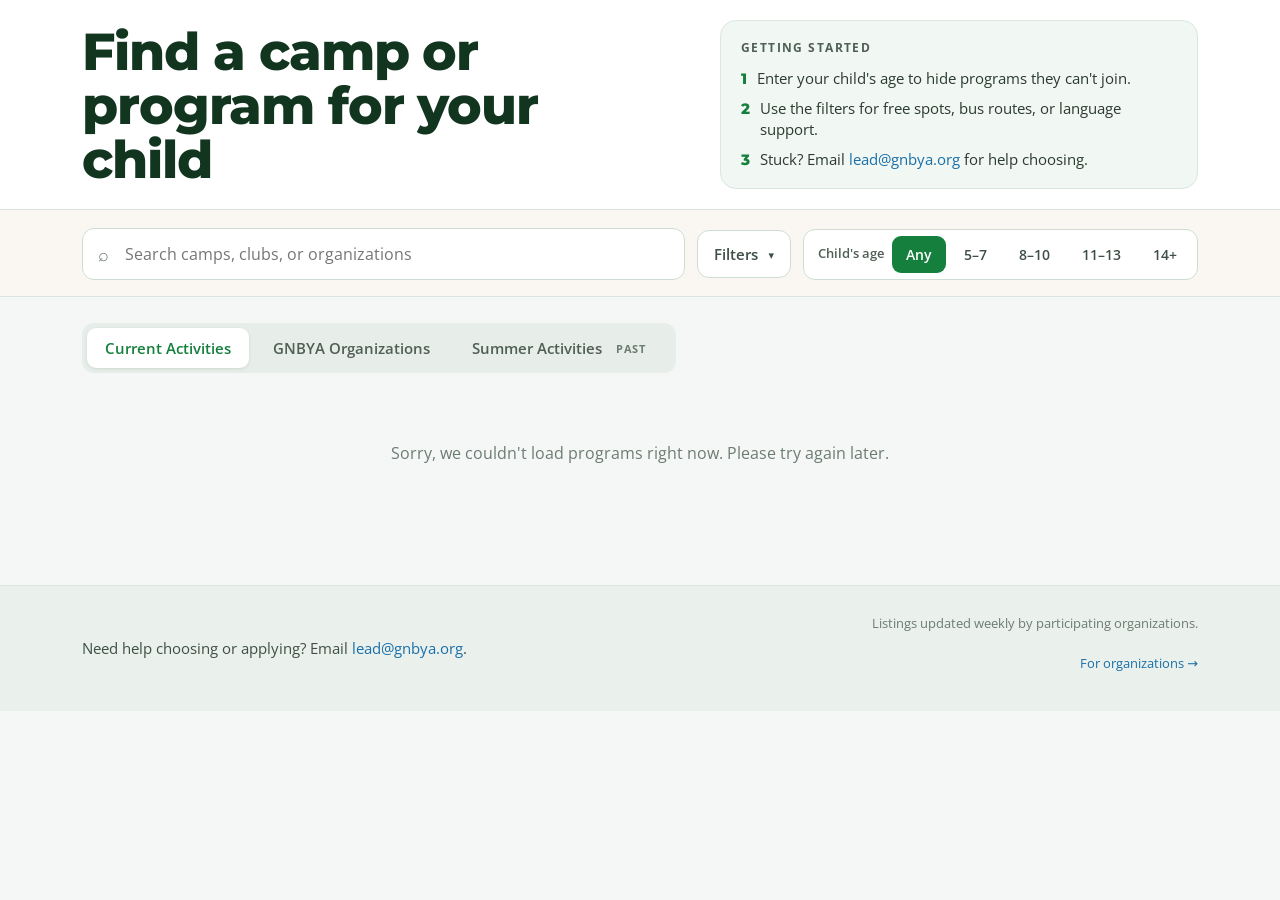
==== commit c88d3706: "Point families to lead@gnbya.org for help The site told families to "contact the Alliance family lin" ====
--- a/index.html
+++ b/index.html
@@ -23,7 +23,7 @@
         <ol class="gs-list">
           <li><span class="gs-num">1</span><span>Enter your child's age to hide programs they can't join.</span></li>
           <li><span class="gs-num">2</span><span>Use the filters for free spots, bus routes, or language support.</span></li>
-          <li><span class="gs-num">3</span><span>Stuck? Contact the Alliance family line for help choosing.</span></li>
+          <li><span class="gs-num">3</span><span>Stuck? Email <a href="mailto:lead@gnbya.org">lead@gnbya.org</a> for help choosing.</span></li>
         </ol>
       </aside>
     </div>
@@ -116,7 +116,7 @@
   <!-- ============ Footer ============ -->
   <footer class="site-footer">
     <div class="container footer-inner">
-      <div class="footer-help">Need help choosing or applying? Contact the Alliance family line for support in multiple languages.</div>
+      <div class="footer-help">Need help choosing or applying? Email <a href="mailto:lead@gnbya.org">lead@gnbya.org</a>.</div>
       <div class="footer-actions">
         <!-- Shown only once SUGGEST_FORM_URL is set in js/data.js. -->
         <a class="suggest-link" id="suggest-link" target="_blank" rel="noopener" hidden>Know a program we're missing? Tell us →</a>
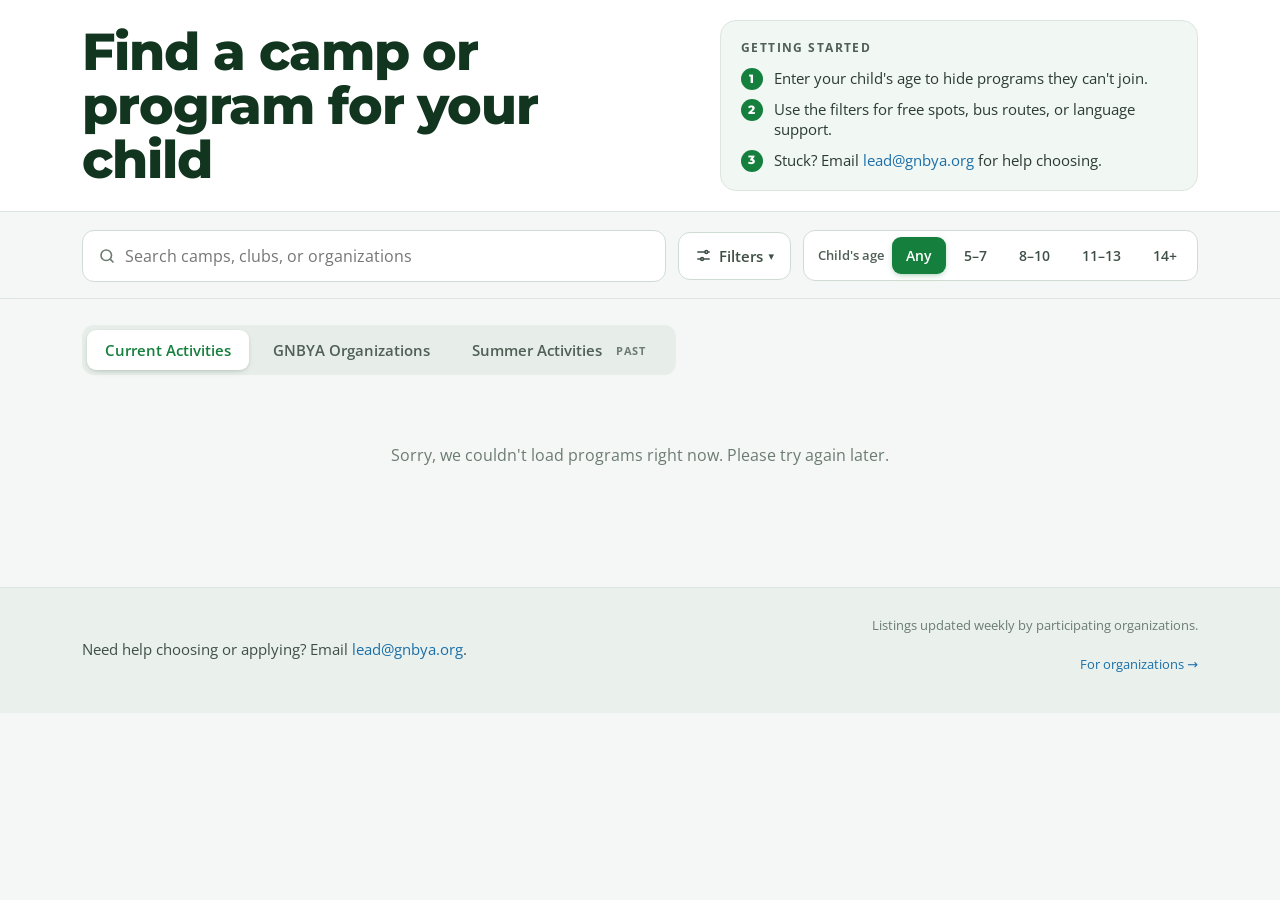
==== commit 3a52c08a: "Smoother motion and clearer presentation, same behaviour Motion (all off under prefers-reduced-motio" ====
--- a/index.html
+++ b/index.html
@@ -34,12 +34,12 @@
     <div class="container filter-inner">
       <div class="filter-row">
         <div class="search-wrap">
-          <span class="search-icon" aria-hidden="true">⌕</span>
+          <svg class="search-icon" aria-hidden="true" viewBox="0 0 24 24" width="18" height="18" fill="none" stroke="currentColor" stroke-width="2.2" stroke-linecap="round"><circle cx="11" cy="11" r="7"/><path d="m20 20-3.5-3.5"/></svg>
           <input type="search" id="search-input" class="search-input"
                  placeholder="Search camps, clubs, or organizations" aria-label="Search">
         </div>
         <button type="button" id="filters-toggle" class="filters-toggle" aria-expanded="false" aria-controls="filter-sheet">
-          Filters<span class="filters-count" id="filters-count"></span><span class="facet-caret" aria-hidden="true">▾</span>
+          <svg class="filters-icon" aria-hidden="true" viewBox="0 0 24 24" width="17" height="17" fill="none" stroke="currentColor" stroke-width="2.2" stroke-linecap="round"><path d="M4 7h10M18 7h2M4 17h4M12 17h8"/><circle cx="16" cy="7" r="2"/><circle cx="10" cy="17" r="2"/></svg>Filters<span class="filters-count" id="filters-count"></span><span class="facet-caret" aria-hidden="true">▾</span>
         </button>
         <div class="age-group">
           <span class="age-label">Child's age</span>
--- a/css/style.css
+++ b/css/style.css
@@ -23,6 +23,14 @@
   --text-2: #3F4F45;
   --muted: #4F5F55;
   --faint: #6C7C72;
+  /* Good-news tint (Free, Financial aid) */
+  --green-tint: #E4F3E9;
+  /* Motion: one gentle ease for most things, a springier one for big moves */
+  --ease-out: cubic-bezier(0.2, 0.7, 0.2, 1);
+  --ease-spring: cubic-bezier(0.32, 0.72, 0, 1);
+  /* Depth */
+  --shadow-sm: 0 1px 2px rgba(22, 48, 43, 0.05), 0 1px 1px rgba(22, 48, 43, 0.03);
+  --shadow-md: 0 10px 28px -10px rgba(22, 48, 43, 0.22), 0 2px 6px rgba(22, 48, 43, 0.05);
 }
 
 * { box-sizing: border-box; }
@@ -119,18 +127,36 @@
   color: #2B3B31;
 }
 
-.gs-list li { display: flex; gap: 10px; align-items: baseline; }
-.gs-num { font-family: "Montserrat", sans-serif; font-weight: 800; color: var(--green); }
+.gs-list li { display: flex; gap: 11px; align-items: flex-start; }
+.gs-num {
+  flex: none;
+  display: inline-grid;
+  place-items: center;
+  width: 22px;
+  height: 22px;
+  margin-top: -1px;
+  border-radius: 50%;
+  background: var(--green);
+  color: #fff;
+  font-family: "Montserrat", sans-serif;
+  font-size: 12px;
+  font-weight: 800;
+}
 
 /* ---------------- Filter bar ---------------- */
 .filter-bar {
   position: sticky;
   top: 0;
   z-index: 20;
-  background: rgba(250, 247, 242, 0.94);
-  backdrop-filter: blur(8px);
-  -webkit-backdrop-filter: blur(8px);
+  background: rgba(244, 247, 245, 0.86);
+  backdrop-filter: saturate(1.4) blur(12px);
+  -webkit-backdrop-filter: saturate(1.4) blur(12px);
   border-bottom: 1px solid var(--border);
+  transition: box-shadow 0.3s ease, background-color 0.3s ease;
+}
+.filter-bar.scrolled {
+  background: rgba(244, 247, 245, 0.94);
+  box-shadow: 0 8px 24px -16px rgba(18, 53, 31, 0.45);
 }
 
 .filter-inner {
@@ -157,10 +183,11 @@
   left: 16px;
   top: 50%;
   transform: translateY(-50%);
-  font-size: 18px;
   color: var(--faint);
   pointer-events: none;
-}
+  transition: color 0.2s ease;
+}
+.search-wrap:focus-within .search-icon { color: var(--green); }
 
 .search-input {
   width: 100%;
@@ -171,8 +198,10 @@
   font-size: 16px;
   color: var(--text);
   outline: none;
-}
-.search-input:focus { border-color: var(--green); }
+  transition: border-color 0.2s ease, box-shadow 0.2s ease;
+}
+.search-input:hover { border-color: #B9CDBF; }
+.search-input:focus { border-color: var(--green); box-shadow: 0 0 0 4px rgba(21, 127, 61, 0.12); }
 
 /* The one way into the refinements, at every width. */
 .filters-toggle {
@@ -188,10 +217,30 @@
   background: var(--surface);
   color: var(--text-2);
   border: 1.5px solid var(--border-2);
-}
+  transition: background-color 0.2s ease, color 0.2s ease, border-color 0.2s ease, transform 0.15s var(--ease-out);
+}
+.filters-toggle:hover { border-color: var(--green); color: var(--green); }
+.filters-toggle:active { transform: scale(0.97); }
 .filters-toggle.has-active { border-color: var(--green); color: var(--green); }
 .filters-toggle[aria-expanded="true"] { background: var(--green); color: #fff; border-color: var(--green); }
-.filters-count { font-weight: 700; }
+.filters-icon { flex: none; margin-right: 2px; }
+.filters-count {
+  display: inline-grid;
+  place-items: center;
+  min-width: 20px;
+  height: 20px;
+  padding: 0 6px;
+  margin-left: 3px;
+  border-radius: 999px;
+  background: var(--green);
+  color: #fff;
+  font-size: 12px;
+  font-weight: 700;
+  line-height: 1;
+  animation: pop-in 0.25s var(--ease-out);
+}
+.filters-count:empty { display: none; }
+.filters-toggle[aria-expanded="true"] .filters-count { background: #fff; color: var(--green); }
 
 .age-group {
   display: flex;
@@ -215,10 +264,11 @@
   font-weight: 600;
   padding: 9px 14px;
   cursor: pointer;
-  transition: all 0.12s;
-}
+  transition: background-color 0.18s ease, color 0.18s ease, border-color 0.18s ease, box-shadow 0.18s ease, transform 0.15s var(--ease-out);
+}
+.age-chip:active { transform: scale(0.95); }
 .age-chip:hover:not(.active) { background: rgba(21, 127, 61, 0.08); }
-.age-chip.active { background: var(--green); color: #fff; }
+.age-chip.active { background: var(--green); color: #fff; box-shadow: 0 2px 6px -2px rgba(21, 127, 61, 0.5); }
 
 .toggle-row { display: flex; flex-wrap: wrap; gap: 8px; align-items: center; }
 
@@ -231,8 +281,9 @@
   background: var(--surface);
   color: var(--text-2);
   border: 1.5px solid var(--border-2);
-  transition: all 0.12s;
-}
+  transition: background-color 0.18s ease, color 0.18s ease, border-color 0.18s ease, box-shadow 0.18s ease, transform 0.15s var(--ease-out);
+}
+.toggle-pill:active { transform: scale(0.97); }
 .toggle-pill:hover:not(.active) { border-color: var(--green); color: var(--green); }
 .toggle-pill.active { background: var(--green); color: #fff; border-color: var(--green); }
 
@@ -271,9 +322,10 @@
   background: var(--surface);
   color: var(--text-2);
   border: 1.5px solid var(--border-2);
-  transition: all 0.12s;
+  transition: background-color 0.18s ease, color 0.18s ease, border-color 0.18s ease, box-shadow 0.18s ease, transform 0.15s var(--ease-out);
   white-space: nowrap;
 }
+.facet-btn:active { transform: scale(0.98); }
 .facet-btn:hover:not(.active) { border-color: var(--green); color: var(--green); }
 .facet-btn.active { background: var(--green); color: #fff; border-color: var(--green); }
 .facet-caret { font-size: 11px; }
@@ -373,6 +425,7 @@
   font-size: 13px;
   font-weight: 600;
   cursor: pointer;
+  transition: background-color 0.15s ease, color 0.15s ease;
 }
 .cal-day.blank { cursor: default; }
 /* Exclude the selected ends: the cursor naturally rests on the day just
@@ -443,8 +496,9 @@
   background: var(--surface);
   color: var(--text-2);
   border: 1.5px solid var(--border-2);
-  transition: all 0.12s;
-}
+  transition: background-color 0.18s ease, color 0.18s ease, border-color 0.18s ease, box-shadow 0.18s ease, transform 0.15s var(--ease-out);
+}
+.cat-chip:active { transform: scale(0.95); }
 .cat-chip:hover:not(.active) { border-color: var(--green); color: var(--green); }
 .cat-chip.active { background: var(--green); color: #fff; border-color: var(--green); }
 
@@ -461,12 +515,25 @@
 }
 
 .segmented {
+  position: relative;
   display: flex;
   gap: 6px;
   background: var(--divider);
   padding: 5px;
   border-radius: 12px;
 }
+.seg-indicator {
+  position: absolute;
+  top: 0;
+  left: 0;
+  border-radius: 9px;
+  background: var(--surface);
+  box-shadow: 0 1px 3px rgba(22, 48, 43, 0.14), 0 4px 12px -6px rgba(22, 48, 43, 0.18);
+  pointer-events: none;
+}
+.seg-indicator.glide {
+  transition: transform 0.42s var(--ease-spring), width 0.42s var(--ease-spring), height 0.42s var(--ease-spring);
+}
 
 .seg-tab {
   border: none;
@@ -477,8 +544,11 @@
   border-radius: 9px;
   background: transparent;
   color: var(--muted);
-  transition: all 0.12s;
-}
+  position: relative;
+  z-index: 1;
+  transition: color 0.25s ease, background-color 0.25s ease;
+}
+.seg-tab:hover:not(.active) { color: var(--text); }
 .seg-tab.active {
   background: var(--surface);
   color: var(--green);
@@ -500,8 +570,11 @@
   vertical-align: 1px;
 }
 .seg-tab.active .seg-tab-tag { background: var(--subtle); }
-
-.result-count { font-size: 15px; color: var(--muted); font-weight: 500; }
+/* Once the sliding highlight exists, it draws the active tab's background. */
+.segmented:has(.seg-indicator) .seg-tab.active { background: transparent; box-shadow: none; }
+
+.result-count { display: inline-block; font-size: 15px; color: var(--muted); font-weight: 500; transform-origin: right center; }
+.result-count.bump { animation: count-bump 0.45s var(--ease-out); }
 
 .loading { grid-column: 1 / -1; color: var(--faint); padding: 2rem 0; text-align: center; }
 
@@ -544,8 +617,9 @@
   font-weight: 600;
   padding: 10px 18px;
   cursor: pointer;
-  transition: all 0.12s;
-}
+  transition: background-color 0.18s ease, border-color 0.18s ease, transform 0.15s var(--ease-out);
+}
+.archive-note-link:active { transform: scale(0.98); }
 .archive-note-link:hover { background: var(--subtle); border-color: var(--green); }
 
 /* ---------------- Card grid + cards ---------------- */
@@ -563,8 +637,8 @@
   display: flex;
   flex-direction: column;
   gap: 14px;
-  box-shadow: 0 1px 2px rgba(22, 48, 43, 0.04);
-  transition: box-shadow 0.15s ease, border-color 0.15s ease;
+  box-shadow: var(--shadow-sm);
+  transition: box-shadow 0.3s var(--ease-out), border-color 0.3s ease, transform 0.3s var(--ease-out), opacity 0.3s ease;
   overflow-wrap: break-word;
   /* So .fact-grid can size itself against the card instead of the window. A
      card is ~300px wide in a 3-up desktop layout and ~290px on a phone, so the
@@ -572,8 +646,9 @@
   container-type: inline-size;
 }
 .card:hover {
-  box-shadow: 0 8px 24px rgba(22, 48, 43, 0.10);
-  border-color: #D2C8B8;
+  box-shadow: var(--shadow-md);
+  border-color: #C3DACB;
+  transform: translateY(-3px);
 }
 
 /* Listing a parent can't act on today — finished, or full: sorted to the bottom
@@ -665,7 +740,9 @@
   padding: 5px 10px;
   border-radius: 8px;
 }
-.badge-info { background: #E3F0F8; color: var(--blue); }
+.badge-info { background: var(--green-tint); color: var(--green-dark); }
+.badge-info::before { content: "\2713" / ""; margin-right: 5px; font-weight: 800; }
+.badge { display: inline-flex; align-items: center; }
 .badge-plain { background: var(--footer-bg); color: var(--text-2); }
 
 .tag-row { display: flex; flex-wrap: wrap; gap: 6px; }
@@ -716,6 +793,18 @@
   cursor: pointer;
 }
 .see-more-btn:hover { text-decoration: underline; }
+.see-more-btn::after {
+  content: "" / "";
+  display: inline-block;
+  width: 6px;
+  height: 6px;
+  margin-left: 7px;
+  border-right: 2px solid currentColor;
+  border-bottom: 2px solid currentColor;
+  transform: translateY(-3px) rotate(45deg);
+  transition: transform 0.25s var(--ease-out);
+}
+.see-more-btn[aria-expanded="true"]::after { transform: translateY(0) rotate(-135deg); }
 
 .card-address {
   display: flex;
@@ -748,8 +837,14 @@
   padding: 10px 16px;
   border-radius: 10px;
   white-space: nowrap;
-}
-.card-action:hover { background: var(--green-dark); color: #fff; text-decoration: none; }
+  box-shadow: 0 2px 6px -2px rgba(21, 127, 61, 0.45);
+  transition: background-color 0.2s ease, box-shadow 0.2s ease, transform 0.15s var(--ease-out);
+}
+.card-action:hover { background: var(--green-dark); color: #fff; text-decoration: none; box-shadow: 0 6px 14px -6px rgba(14, 100, 48, 0.6); }
+.card-action:active { transform: scale(0.97); }
+.card-action-arrow { display: inline-block; transition: transform 0.25s var(--ease-out); }
+.card-action:hover .card-action-arrow,
+.card:hover .card-action-arrow { transform: translateX(3px); }
 
 /* ---------------- Empty state ---------------- */
 .empty-state {
@@ -777,8 +872,10 @@
   padding: 12px 22px;
   border-radius: 10px;
   cursor: pointer;
+  transition: background-color 0.2s ease, transform 0.15s var(--ease-out);
 }
 .clear-all-btn:hover { background: var(--green-dark); }
+.clear-all-btn:active { transform: scale(0.97); }
 
 /* ---------------- Footer ---------------- */
 .site-footer { border-top: 1px solid var(--border); background: var(--footer-bg); }
@@ -903,12 +1000,12 @@
      focusable once gone) but IMMEDIATELY on the way in — a duration here
      instead of a delay leaves it computed-hidden for the whole animation,
      and focus() on a hidden element silently does nothing. */
-  transition: transform 0.24s ease, visibility 0s linear 0.24s;
+  transition: transform 0.42s var(--ease-spring), visibility 0s linear 0.42s;
 }
 .filter-sheet.open {
   transform: translateY(0);
   visibility: visible;
-  transition: transform 0.24s ease, visibility 0s;
+  transition: transform 0.42s var(--ease-spring), visibility 0s;
 }
 
 .sheet-head {
@@ -948,7 +1045,12 @@
   padding: 0 4px;
   cursor: pointer;
   color: var(--faint);
-}
+  width: 36px;
+  height: 36px;
+  border-radius: 50%;
+  transition: background-color 0.2s ease, color 0.2s ease;
+}
+.sheet-close:hover { background: var(--subtle); color: var(--text); }
 
 .sheet-body {
   flex: 1 1 auto;
@@ -997,21 +1099,26 @@
   font-weight: 700;
   padding: 13px 16px;
   cursor: pointer;
-}
+  transition: background-color 0.2s ease, transform 0.15s var(--ease-out);
+}
+.sheet-apply:hover { background: var(--green-dark); border-color: var(--green-dark); }
+.sheet-apply:active { transform: scale(0.98); }
 
 .sheet-backdrop {
   position: fixed;
   inset: 0;
   z-index: 55;
-  background: rgba(18, 53, 31, 0.42);
+  background: rgba(18, 53, 31, 0.38);
+  backdrop-filter: blur(3px);
+  -webkit-backdrop-filter: blur(3px);
   opacity: 0;
   visibility: hidden;
-  transition: opacity 0.24s ease, visibility 0s linear 0.24s;
+  transition: opacity 0.32s ease, visibility 0s linear 0.32s;
 }
 .sheet-backdrop.open {
   opacity: 1;
   visibility: visible;
-  transition: opacity 0.24s ease, visibility 0s;
+  transition: opacity 0.32s ease, visibility 0s;
 }
 
 /* The sheet footer carries its own Clear all. */
@@ -1079,8 +1186,12 @@
   border: 1.5px solid var(--green);
   border-radius: 14px;
   color: var(--text);
-}
-.partner-action:hover { background: var(--subtle); border-color: var(--green-dark); color: var(--text); text-decoration: none; }
+  box-shadow: var(--shadow-sm);
+  transition: background-color 0.25s ease, border-color 0.25s ease, box-shadow 0.3s var(--ease-out), transform 0.3s var(--ease-out);
+}
+.partner-action:hover { background: var(--subtle); border-color: var(--green-dark); color: var(--text); text-decoration: none; box-shadow: var(--shadow-md); transform: translateY(-2px); }
+.partner-action-title::after { display: inline-block; transition: transform 0.25s var(--ease-out); }
+.partner-action:hover .partner-action-title::after { transform: translateX(3px); }
 .partner-action-title {
   display: block;
   font-family: "Montserrat", sans-serif;
@@ -1107,3 +1218,87 @@
 /* The main page's footer link to partners.html: quiet, like the line beside it,
    with vertical padding so the tap area is ~40px though the text is 13px. */
 .footer-partner-link { display: inline-block; padding: 10px 0; font-size: 13px; }
+
+/* ---------------- Motion ----------------
+   All decorative: nothing here changes what is shown, only how it arrives.
+   The whole section switches off for people who ask for less motion. */
+
+@keyframes rise-in { from { opacity: 0; translate: 0 16px; } }
+@keyframes fade-in { from { opacity: 0; } }
+@keyframes pop-in { from { opacity: 0; transform: translateY(-4px) scale(0.98); } }
+@keyframes count-bump { 40% { transform: scale(1.08); color: var(--green); } }
+@keyframes shimmer { to { background-position: -200% 0; } }
+
+/* A new tab or fresh data: cards rise in one after another (capped, so a
+   long list never makes anyone wait). A filter change: a quick crossfade.
+   Typing in search: nothing, so results don't flicker on every key.
+   Only opacity's start is given, so a greyed card fades up to its own
+   dimmed opacity rather than to full. "translate" (not "transform") so the
+   entrance never fights the hover lift. */
+.card-grid[data-motion="enter"] > .card {
+  animation: rise-in 0.55s var(--ease-out) backwards;
+  animation-delay: calc(min(var(--i, 0), 9) * 45ms);
+}
+.card-grid[data-motion="filter"] > .card { animation: fade-in 0.28s ease-out backwards; }
+
+/* The page header settles in once on load. */
+.page-title { animation: rise-in 0.7s var(--ease-out) backwards; }
+.getting-started { animation: rise-in 0.7s var(--ease-out) 0.08s backwards; }
+
+/* Things that appear on demand fade or pop in. */
+.facet-menu { transform-origin: top left; animation: pop-in 0.2s var(--ease-out); }
+.facet-menu.reopen { animation: none; }
+.empty-state,
+.archive-note { animation: rise-in 0.45s var(--ease-out) backwards; }
+.see-more-btn:not([hidden]) { animation: fade-in 0.3s ease-out backwards; }
+
+/* Loading: card-shaped placeholders with a slow shimmer. */
+.skeleton-card {
+  display: flex;
+  flex-direction: column;
+  gap: 12px;
+  min-height: 300px;
+  padding: 22px;
+  background: var(--surface);
+  border: 1px solid var(--border);
+  border-radius: 18px;
+  animation: fade-in 0.4s ease-out backwards;
+}
+.sk {
+  display: block;
+  border-radius: 8px;
+  background: linear-gradient(90deg, var(--divider) 25%, var(--subtle-2) 50%, var(--divider) 75%);
+  background-size: 200% 100%;
+  animation: shimmer 1.6s linear infinite;
+}
+.sk-org { width: 42%; height: 11px; }
+.sk-title { width: 78%; height: 22px; margin-bottom: 4px; }
+.sk-facts { width: 100%; height: 108px; border-radius: 12px; }
+.sk-line { width: 100%; height: 12px; }
+.sk-line.short { width: 60%; }
+
+.visually-hidden {
+  position: absolute !important;
+  width: 1px;
+  height: 1px;
+  padding: 0;
+  margin: -1px;
+  overflow: hidden;
+  clip: rect(0 0 0 0);
+  white-space: nowrap;
+  border: 0;
+}
+
+@media (prefers-reduced-motion: reduce) {
+  *,
+  *::before,
+  *::after {
+    animation-duration: 0.01ms !important;
+    animation-delay: 0s !important;
+    animation-iteration-count: 1 !important;
+    transition-duration: 0.01ms !important;
+    scroll-behavior: auto !important;
+  }
+  .card:hover,
+  .partner-action:hover { transform: none; }
+}
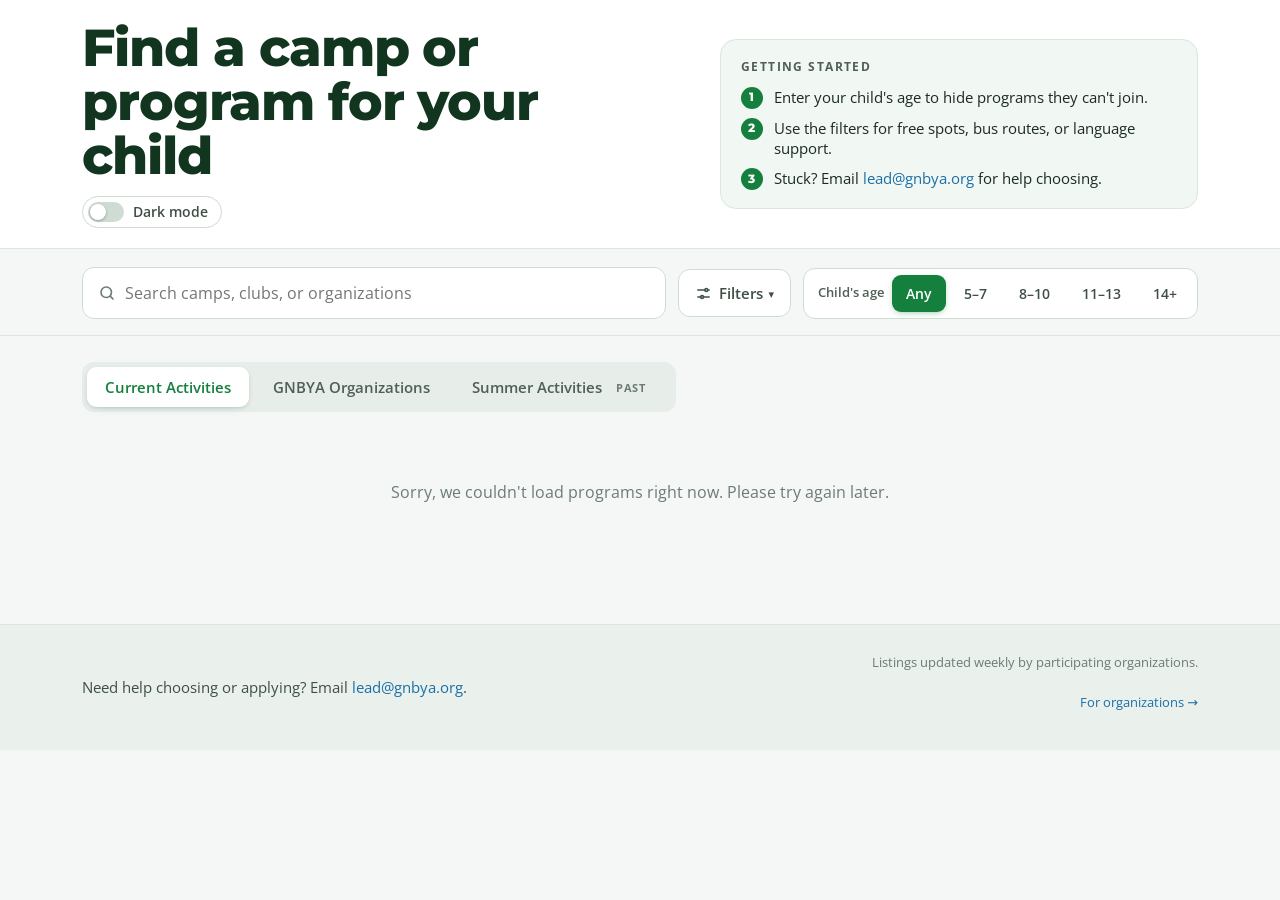
==== commit 6cc2dd10: "Tabbed cards with a self-scrolling About, and a dark mode switch Cards (prototype A): - Every card o" ====
--- a/index.html
+++ b/index.html
@@ -8,6 +8,7 @@
   <link rel="preconnect" href="https://fonts.gstatic.com" crossorigin>
   <link href="https://fonts.googleapis.com/css2?family=Montserrat:wght@600;700;800&family=Open+Sans:wght@400;500;600;700&display=swap" rel="stylesheet">
   <link rel="stylesheet" href="css/style.css">
+  <script src="js/theme.js"></script>
 </head>
 <body>
 
@@ -16,6 +17,10 @@
     <div class="container header-grid">
       <div class="header-left">
         <h1 class="page-title">Find a camp or program for your child</h1>
+        <button type="button" class="theme-toggle" id="theme-toggle" role="switch" aria-checked="false">
+          <span class="theme-track" aria-hidden="true"><span class="theme-thumb"></span></span>
+          <span class="theme-label">Dark mode</span>
+        </button>
       </div>
 
       <aside class="getting-started">
--- a/css/style.css
+++ b/css/style.css
@@ -31,6 +31,93 @@
   /* Depth */
   --shadow-sm: 0 1px 2px rgba(22, 48, 43, 0.05), 0 1px 1px rgba(22, 48, 43, 0.03);
   --shadow-md: 0 10px 28px -10px rgba(22, 48, 43, 0.22), 0 2px 6px rgba(22, 48, 43, 0.05);
+  /* Accent text (filled green stays --green), and good-news text */
+  --green-text: #157F3D;
+  --good-text: #0E6430;
+  /* Raised controls: the active tab, the sliding highlight */
+  --raised: #FFFFFF;
+  --border-hover: #B9CDBF;
+  --card-hover-border: #C3DACB;
+  --bar-bg: rgba(244, 247, 245, 0.86);
+  --bar-bg-solid: rgba(244, 247, 245, 0.94);
+  --bar-shadow: 0 8px 24px -16px rgba(18, 53, 31, 0.45);
+}
+
+/* Dark mode: follows the device unless the visitor picked a theme with the
+   switch (js/theme.js sets data-theme on <html>). Only tokens change here. */
+@media (prefers-color-scheme: dark) {
+  :root:not([data-theme="light"]) {
+    --green: #1E8546;
+    --green-dark: #23964F;
+    --green-text: #5BCB85;
+    --good-text: #6FD394;
+    --ink-green: #DDEFE3;
+    --blue: #7DBBEA;
+    --blue-hover: #A6D2F3;
+    --page: #0F1712;
+    --surface: #17211B;
+    --raised: #2A3A30;
+    --subtle: #1C2A21;
+    --subtle-2: #1A251E;
+    --footer-bg: #131D17;
+    --border: #2A3A30;
+    --border-2: #34473A;
+    --border-hover: #46604F;
+    --card-hover-border: #3E5848;
+    --hairline: #26352C;
+    --divider: #1F2C24;
+    --text: #E6EFE9;
+    --text-2: #B8C8BE;
+    --muted: #A3B5AA;
+    --faint: #8DA096;
+    --green-tint: #1F3B29;
+    --bar-bg: rgba(15, 23, 18, 0.82);
+    --bar-bg-solid: rgba(15, 23, 18, 0.94);
+    --bar-shadow: 0 8px 24px -14px rgba(0, 0, 0, 0.7);
+    --shadow-sm: 0 1px 2px rgba(0, 0, 0, 0.3);
+    --shadow-md: 0 14px 32px -12px rgba(0, 0, 0, 0.65), 0 2px 6px rgba(0, 0, 0, 0.25);
+    color-scheme: dark;
+  }
+}
+:root[data-theme="dark"] {
+  --green: #1E8546;
+  --green-dark: #23964F;
+  --green-text: #5BCB85;
+  --good-text: #6FD394;
+  --ink-green: #DDEFE3;
+  --blue: #7DBBEA;
+  --blue-hover: #A6D2F3;
+  --page: #0F1712;
+  --surface: #17211B;
+  --raised: #2A3A30;
+  --subtle: #1C2A21;
+  --subtle-2: #1A251E;
+  --footer-bg: #131D17;
+  --border: #2A3A30;
+  --border-2: #34473A;
+  --border-hover: #46604F;
+  --card-hover-border: #3E5848;
+  --hairline: #26352C;
+  --divider: #1F2C24;
+  --text: #E6EFE9;
+  --text-2: #B8C8BE;
+  --muted: #A3B5AA;
+  --faint: #8DA096;
+  --green-tint: #1F3B29;
+  --bar-bg: rgba(15, 23, 18, 0.82);
+  --bar-bg-solid: rgba(15, 23, 18, 0.94);
+  --bar-shadow: 0 8px 24px -14px rgba(0, 0, 0, 0.7);
+  --shadow-sm: 0 1px 2px rgba(0, 0, 0, 0.3);
+  --shadow-md: 0 14px 32px -12px rgba(0, 0, 0, 0.65), 0 2px 6px rgba(0, 0, 0, 0.25);
+  color-scheme: dark;
+}
+
+/* Just while the switch is used: colours ease across instead of snapping. */
+.theme-fade,
+.theme-fade *,
+.theme-fade *::before,
+.theme-fade *::after {
+  transition: background-color 0.4s ease, color 0.4s ease, border-color 0.4s ease, box-shadow 0.4s ease !important;
 }
 
 * { box-sizing: border-box; }
@@ -83,8 +170,9 @@
 
 .header-left {
   display: flex;
-  gap: 22px;
-  align-items: center;
+  flex-direction: column;
+  gap: 14px;
+  align-items: flex-start;
 }
 
 .page-title {
@@ -124,7 +212,7 @@
   gap: 10px;
   font-size: 14.5px;
   line-height: 1.4;
-  color: #2B3B31;
+  color: var(--text);
 }
 
 .gs-list li { display: flex; gap: 11px; align-items: flex-start; }
@@ -148,15 +236,15 @@
   position: sticky;
   top: 0;
   z-index: 20;
-  background: rgba(244, 247, 245, 0.86);
+  background: var(--bar-bg);
   backdrop-filter: saturate(1.4) blur(12px);
   -webkit-backdrop-filter: saturate(1.4) blur(12px);
   border-bottom: 1px solid var(--border);
   transition: box-shadow 0.3s ease, background-color 0.3s ease;
 }
 .filter-bar.scrolled {
-  background: rgba(244, 247, 245, 0.94);
-  box-shadow: 0 8px 24px -16px rgba(18, 53, 31, 0.45);
+  background: var(--bar-bg-solid);
+  box-shadow: var(--bar-shadow);
 }
 
 .filter-inner {
@@ -187,7 +275,7 @@
   pointer-events: none;
   transition: color 0.2s ease;
 }
-.search-wrap:focus-within .search-icon { color: var(--green); }
+.search-wrap:focus-within .search-icon { color: var(--green-text); }
 
 .search-input {
   width: 100%;
@@ -200,7 +288,7 @@
   outline: none;
   transition: border-color 0.2s ease, box-shadow 0.2s ease;
 }
-.search-input:hover { border-color: #B9CDBF; }
+.search-input:hover { border-color: var(--border-hover); }
 .search-input:focus { border-color: var(--green); box-shadow: 0 0 0 4px rgba(21, 127, 61, 0.12); }
 
 /* The one way into the refinements, at every width. */
@@ -219,9 +307,9 @@
   border: 1.5px solid var(--border-2);
   transition: background-color 0.2s ease, color 0.2s ease, border-color 0.2s ease, transform 0.15s var(--ease-out);
 }
-.filters-toggle:hover { border-color: var(--green); color: var(--green); }
+.filters-toggle:hover { border-color: var(--green); color: var(--green-text); }
 .filters-toggle:active { transform: scale(0.97); }
-.filters-toggle.has-active { border-color: var(--green); color: var(--green); }
+.filters-toggle.has-active { border-color: var(--green); color: var(--green-text); }
 .filters-toggle[aria-expanded="true"] { background: var(--green); color: #fff; border-color: var(--green); }
 .filters-icon { flex: none; margin-right: 2px; }
 .filters-count {
@@ -240,7 +328,7 @@
   animation: pop-in 0.25s var(--ease-out);
 }
 .filters-count:empty { display: none; }
-.filters-toggle[aria-expanded="true"] .filters-count { background: #fff; color: var(--green); }
+.filters-toggle[aria-expanded="true"] .filters-count { background: #fff; color: var(--green-text); }
 
 .age-group {
   display: flex;
@@ -284,7 +372,7 @@
   transition: background-color 0.18s ease, color 0.18s ease, border-color 0.18s ease, box-shadow 0.18s ease, transform 0.15s var(--ease-out);
 }
 .toggle-pill:active { transform: scale(0.97); }
-.toggle-pill:hover:not(.active) { border-color: var(--green); color: var(--green); }
+.toggle-pill:hover:not(.active) { border-color: var(--green); color: var(--green-text); }
 .toggle-pill.active { background: var(--green); color: #fff; border-color: var(--green); }
 
 .clear-all {
@@ -326,7 +414,7 @@
   white-space: nowrap;
 }
 .facet-btn:active { transform: scale(0.98); }
-.facet-btn:hover:not(.active) { border-color: var(--green); color: var(--green); }
+.facet-btn:hover:not(.active) { border-color: var(--green); color: var(--green-text); }
 .facet-btn.active { background: var(--green); color: #fff; border-color: var(--green); }
 .facet-caret { font-size: 11px; }
 .facet-count { font-weight: 700; }
@@ -399,7 +487,7 @@
   line-height: 1;
   cursor: pointer;
 }
-.cal-nav:hover:not(:disabled) { border-color: var(--green); color: var(--green); }
+.cal-nav:hover:not(:disabled) { border-color: var(--green); color: var(--green-text); }
 .cal-nav:disabled { opacity: 0.35; cursor: default; }
 
 .cal-grid {
@@ -464,7 +552,7 @@
   flex: none;
   border: none;
   background: none;
-  color: var(--green);
+  color: var(--green-text);
   font-size: 12.5px;
   font-weight: 700;
   cursor: pointer;
@@ -499,7 +587,7 @@
   transition: background-color 0.18s ease, color 0.18s ease, border-color 0.18s ease, box-shadow 0.18s ease, transform 0.15s var(--ease-out);
 }
 .cat-chip:active { transform: scale(0.95); }
-.cat-chip:hover:not(.active) { border-color: var(--green); color: var(--green); }
+.cat-chip:hover:not(.active) { border-color: var(--green); color: var(--green-text); }
 .cat-chip.active { background: var(--green); color: #fff; border-color: var(--green); }
 
 /* ---------------- Results toolbar ---------------- */
@@ -527,7 +615,7 @@
   top: 0;
   left: 0;
   border-radius: 9px;
-  background: var(--surface);
+  background: var(--raised);
   box-shadow: 0 1px 3px rgba(22, 48, 43, 0.14), 0 4px 12px -6px rgba(22, 48, 43, 0.18);
   pointer-events: none;
 }
@@ -550,8 +638,8 @@
 }
 .seg-tab:hover:not(.active) { color: var(--text); }
 .seg-tab.active {
-  background: var(--surface);
-  color: var(--green);
+  background: var(--raised);
+  color: var(--green-text);
   box-shadow: 0 1px 3px rgba(22, 48, 43, 0.12);
 }
 
@@ -611,7 +699,7 @@
   background: var(--surface);
   border: 1px solid var(--border-2);
   border-radius: 10px;
-  color: var(--green);
+  color: var(--green-text);
   font-family: inherit;
   font-size: 15px;
   font-weight: 600;
@@ -647,7 +735,7 @@
 }
 .card:hover {
   box-shadow: var(--shadow-md);
-  border-color: #C3DACB;
+  border-color: var(--card-hover-border);
   transform: translateY(-3px);
 }
 
@@ -692,11 +780,7 @@
 .fact-grid {
   display: grid;
   grid-template-columns: 1fr 1fr;
-  gap: 1px;
-  background: var(--hairline);
-  border: 1px solid var(--hairline);
-  border-radius: 12px;
-  overflow: hidden;
+  gap: 8px;
 }
 
 /* Deliberately left on the default min-width:auto. Forcing min-width:0 here
@@ -707,7 +791,7 @@
    better on every real listing -- and when neither can be satisfied the
    container query further down drops the grid to a single column, so
    nothing has to be clipped to make room. */
-.fact-cell { background: var(--subtle-2); padding: 11px 13px; }
+.fact-cell { background: var(--subtle-2); border: 1px solid var(--hairline); border-radius: 12px; padding: 10px 12px; }
 
 .fact-label {
   font-size: 11px;
@@ -730,7 +814,7 @@
   font-weight: 700;
   margin-top: 2px;
 }
-.fact-value.cost-free { color: var(--green-dark); }
+.fact-value.cost-free { color: var(--good-text); }
 
 .badge-row { display: flex; gap: 7px; flex-wrap: wrap; }
 
@@ -740,7 +824,7 @@
   padding: 5px 10px;
   border-radius: 8px;
 }
-.badge-info { background: var(--green-tint); color: var(--green-dark); }
+.badge-info { background: var(--green-tint); color: var(--good-text); }
 .badge-info::before { content: "\2713" / ""; margin-right: 5px; font-weight: 800; }
 .badge { display: inline-flex; align-items: center; }
 .badge-plain { background: var(--footer-bg); color: var(--text-2); }
@@ -819,10 +903,10 @@
 .card-footer {
   margin-top: auto;
   padding-top: 14px;
-  border-top: 1px solid var(--divider);
+  border-top: 1px solid var(--hairline);
   display: flex;
   align-items: center;
-  justify-content: space-between;
+  justify-content: flex-end;
   gap: 12px;
 }
 
@@ -902,7 +986,7 @@
 .suggest-link {
   background: var(--surface);
   border: 1.5px solid var(--green);
-  color: var(--green);
+  color: var(--green-text);
   font-size: 14px;
   font-weight: 600;
   padding: 10px 16px;
@@ -1198,7 +1282,7 @@
   font-weight: 700;
   font-size: 18px;
   line-height: 1.25;
-  color: var(--green);
+  color: var(--green-text);
 }
 /* Non-breaking space, so a wrapped title never leaves the arrow alone on a line. */
 .partner-action-title::after { content: "\00a0\2192"; }
@@ -1226,7 +1310,7 @@
 @keyframes rise-in { from { opacity: 0; translate: 0 16px; } }
 @keyframes fade-in { from { opacity: 0; } }
 @keyframes pop-in { from { opacity: 0; transform: translateY(-4px) scale(0.98); } }
-@keyframes count-bump { 40% { transform: scale(1.08); color: var(--green); } }
+@keyframes count-bump { 40% { transform: scale(1.08); color: var(--green-text); } }
 @keyframes shimmer { to { background-position: -200% 0; } }
 
 /* A new tab or fresh data: cards rise in one after another (capped, so a
@@ -1302,3 +1386,137 @@
   .card:hover,
   .partner-action:hover { transform: none; }
 }
+
+/* ---------------- Theme switch ---------------- */
+.theme-toggle {
+  display: inline-flex;
+  align-items: center;
+  gap: 9px;
+  padding: 5px 13px 5px 5px;
+  border: 1.5px solid var(--border-2);
+  border-radius: 999px;
+  background: var(--surface);
+  color: var(--text-2);
+  font-size: 13.5px;
+  font-weight: 600;
+  cursor: pointer;
+  transition: border-color 0.2s ease, color 0.2s ease;
+}
+.theme-toggle:hover { border-color: var(--green-text); color: var(--text); }
+.theme-track {
+  position: relative;
+  width: 36px;
+  height: 20px;
+  border-radius: 999px;
+  background: var(--border-2);
+  transition: background-color 0.3s ease;
+}
+.theme-thumb {
+  position: absolute;
+  top: 2px;
+  left: 2px;
+  width: 16px;
+  height: 16px;
+  border-radius: 50%;
+  background: #fff;
+  box-shadow: 0 1px 3px rgba(0, 0, 0, 0.3);
+  transition: transform 0.35s var(--ease-spring);
+}
+.theme-toggle[aria-checked="true"] .theme-track { background: var(--green); }
+.theme-toggle[aria-checked="true"] .theme-thumb { transform: translateX(16px); }
+.partner-header .theme-toggle { margin-top: 14px; }
+
+/* ---------------- Card tabs ----------------
+   Overview first; About, Where/Details and Contact/Join one tap away.
+   app.js wires them (click, arrow keys) and slides the underline. */
+.card-tabs {
+  position: relative;
+  display: flex;
+  gap: 2px;
+  border-bottom: 1px solid var(--hairline);
+}
+.card-tabs button {
+  flex: 1 1 0;
+  min-width: 0;
+  border: 0;
+  background: none;
+  cursor: pointer;
+  padding: 8px 2px 10px;
+  font-size: 13.5px;
+  font-weight: 600;
+  color: var(--faint);
+  white-space: nowrap;
+  overflow: hidden;
+  text-overflow: ellipsis;
+  transition: color 0.2s ease;
+}
+.card-tabs button:hover:not([aria-selected="true"]) { color: var(--text); }
+.card-tabs button[aria-selected="true"] { color: var(--green-text); }
+.card-tabs-ink {
+  position: absolute;
+  bottom: -1px;
+  left: 0;
+  height: 2.5px;
+  border-radius: 2px;
+  background: var(--green-text);
+  transition: transform 0.4s var(--ease-spring), width 0.4s var(--ease-spring);
+}
+/* overflow hidden clips the panel while its height animates; the 3px of
+   padding keeps focus rings inside from being clipped with it. */
+.card-panels { position: relative; overflow: hidden; margin: -3px; padding: 3px; }
+.card-panel { display: flex; flex-direction: column; gap: 14px; }
+.card-panel.in-right { animation: tab-in-right 0.38s var(--ease-spring); }
+.card-panel.in-left { animation: tab-in-left 0.38s var(--ease-spring); }
+@keyframes tab-in-right { from { opacity: 0; transform: translateX(22px); } }
+@keyframes tab-in-left { from { opacity: 0; transform: translateX(-22px); } }
+/* A phone-width card is ~236px inside: four tabs only fit at a slightly
+   smaller size with no side padding ("Overview" was cut to "Overvi…"). */
+@container (max-width: 270px) {
+  .card-tabs { gap: 0; }
+  .card-tabs button { font-size: 12.5px; padding-left: 0; padding-right: 0; }
+}
+
+/* Label/value rows on Where, Details, Contact and Join. */
+.card-details {
+  display: grid;
+  grid-template-columns: auto 1fr;
+  gap: 9px 14px;
+  margin: 0;
+  font-size: 14px;
+  line-height: 1.45;
+}
+.card-details dt { color: var(--faint); font-weight: 600; font-size: 13px; }
+.card-details dd { margin: 0; color: var(--text); min-width: 0; overflow-wrap: anywhere; }
+@container (max-width: 312px) {
+  .card-details { grid-template-columns: 1fr; gap: 2px; }
+  .card-details dd + dt { margin-top: 8px; }
+}
+
+/* ---------------- About: gentle auto-scroll ---------------- */
+.reader-box {
+  max-height: 180px;
+  overflow-y: auto;
+  scrollbar-width: thin;
+  padding-right: 4px;
+  -webkit-mask-image: linear-gradient(to bottom, transparent 0, #000 10px, #000 calc(100% - 26px), transparent 100%);
+  mask-image: linear-gradient(to bottom, transparent 0, #000 10px, #000 calc(100% - 26px), transparent 100%);
+}
+.reader-box .card-desc { white-space: pre-line; }
+.reader.short .reader-box { max-height: none; overflow: visible; -webkit-mask-image: none; mask-image: none; }
+.reader-bar { display: flex; align-items: center; gap: 10px; margin-top: 8px; }
+.reader-track { flex: 1; height: 3px; border-radius: 3px; background: var(--hairline); overflow: hidden; }
+.reader-fill { height: 100%; width: 0; background: var(--green-text); border-radius: 3px; }
+.reader-btn {
+  flex: none;
+  border: 1px solid var(--border-2);
+  background: var(--surface);
+  color: var(--text-2);
+  border-radius: 999px;
+  font-size: 12.5px;
+  font-weight: 600;
+  padding: 4px 12px;
+  cursor: pointer;
+  transition: border-color 0.2s ease, color 0.2s ease;
+}
+.reader-btn:hover { border-color: var(--green-text); color: var(--green-text); }
+.reader-hint { font-size: 12px; color: var(--faint); }
